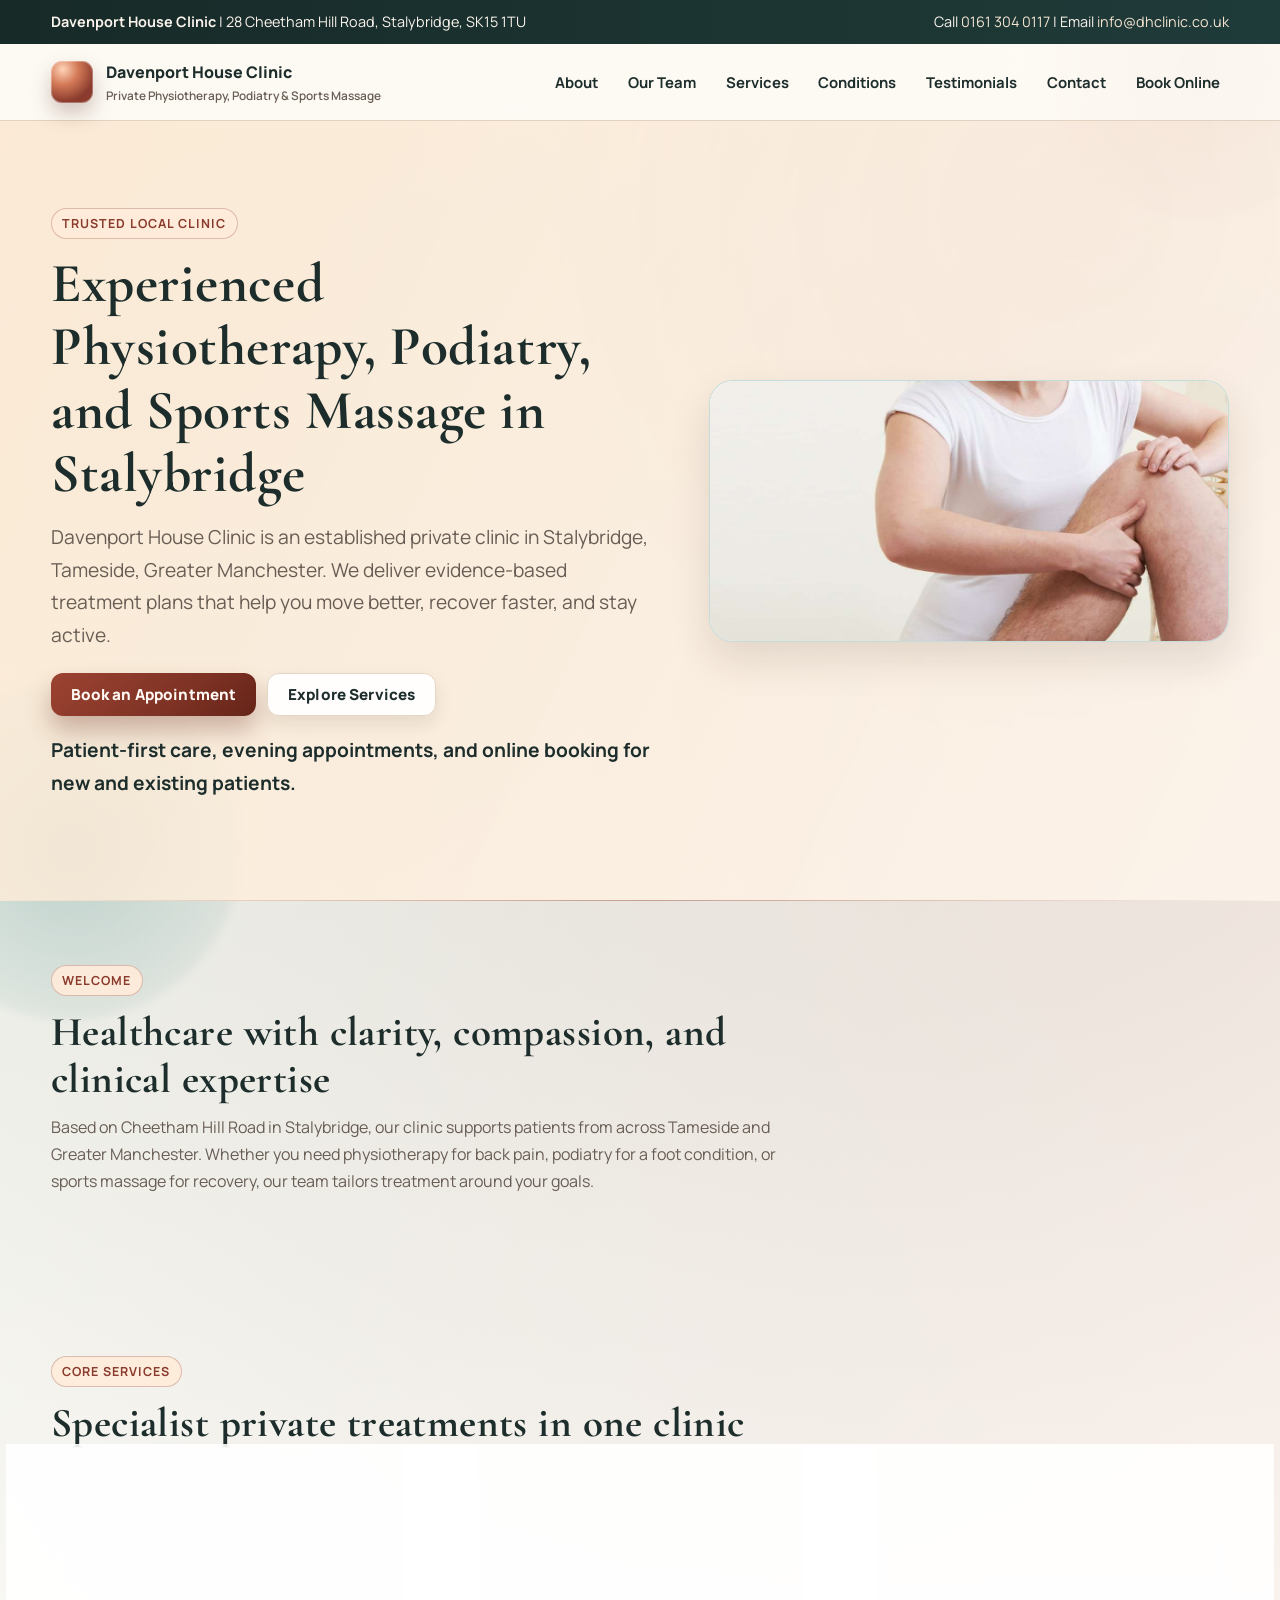
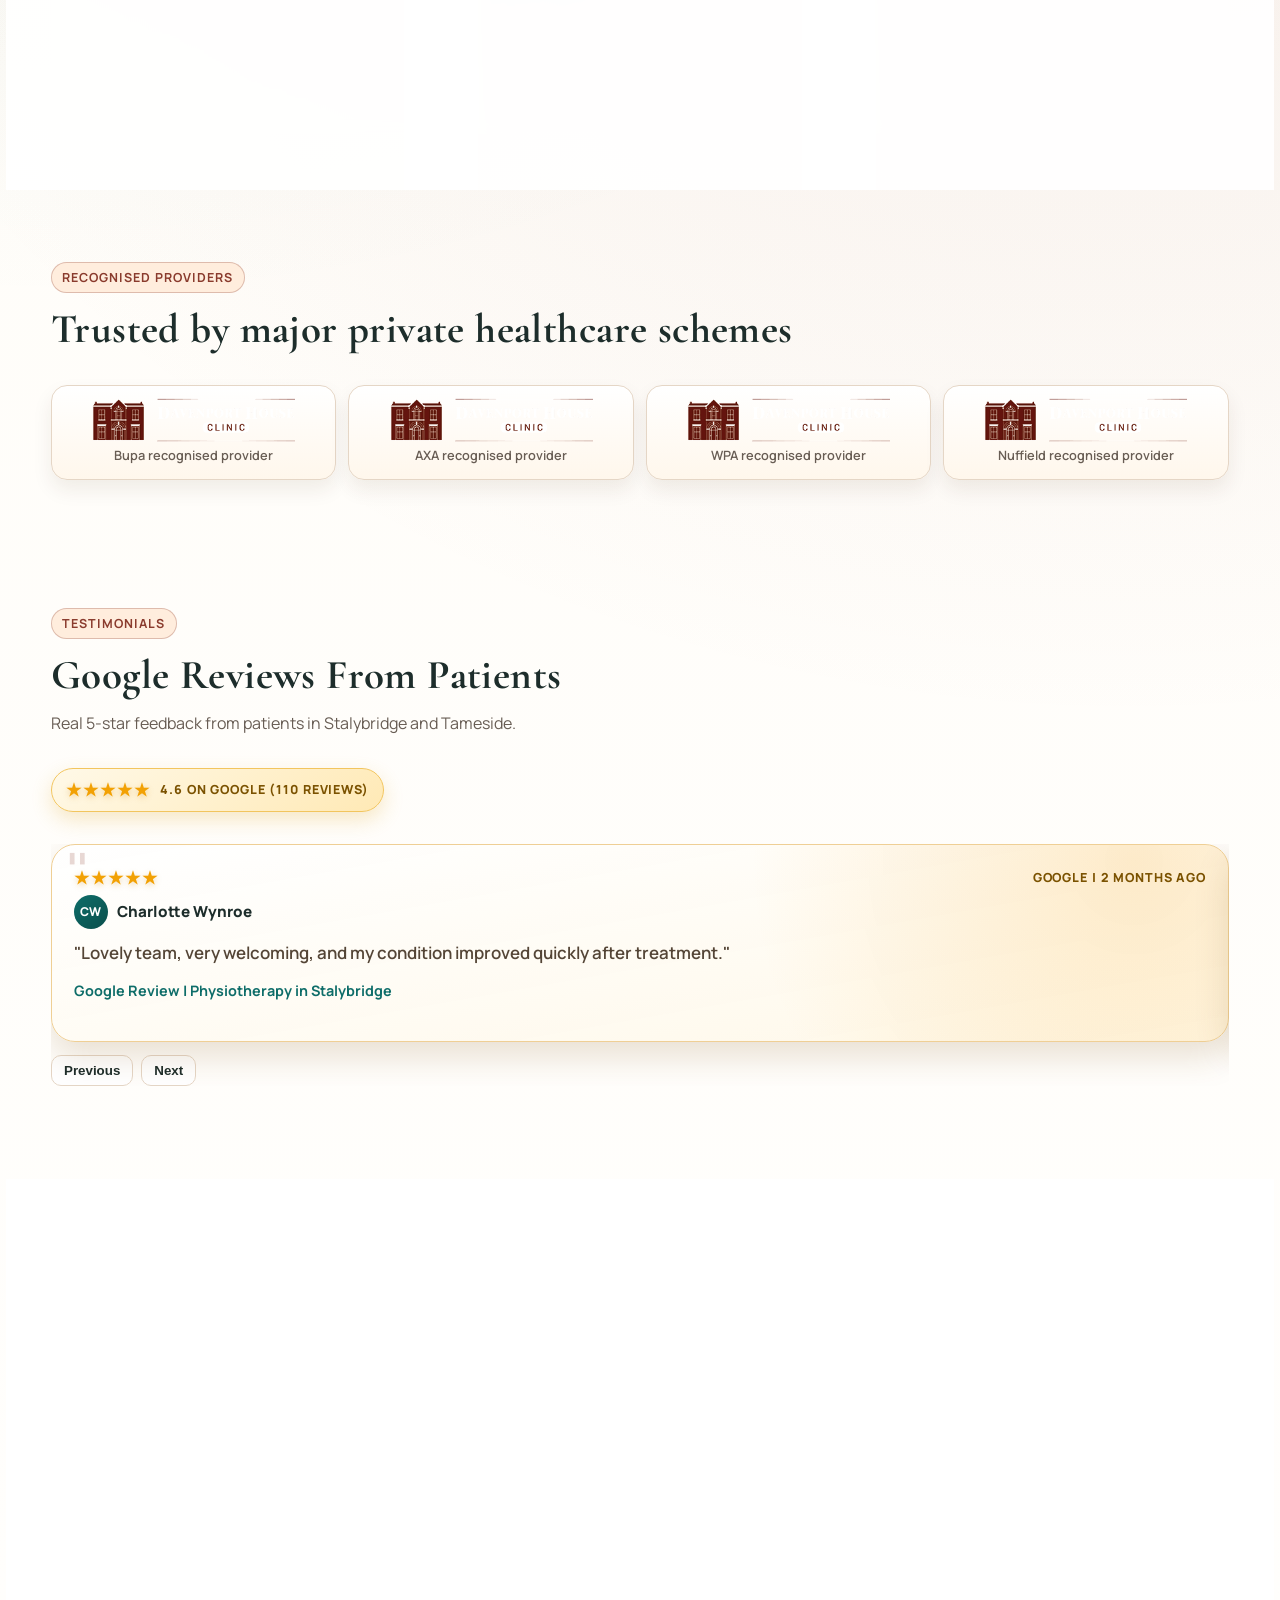
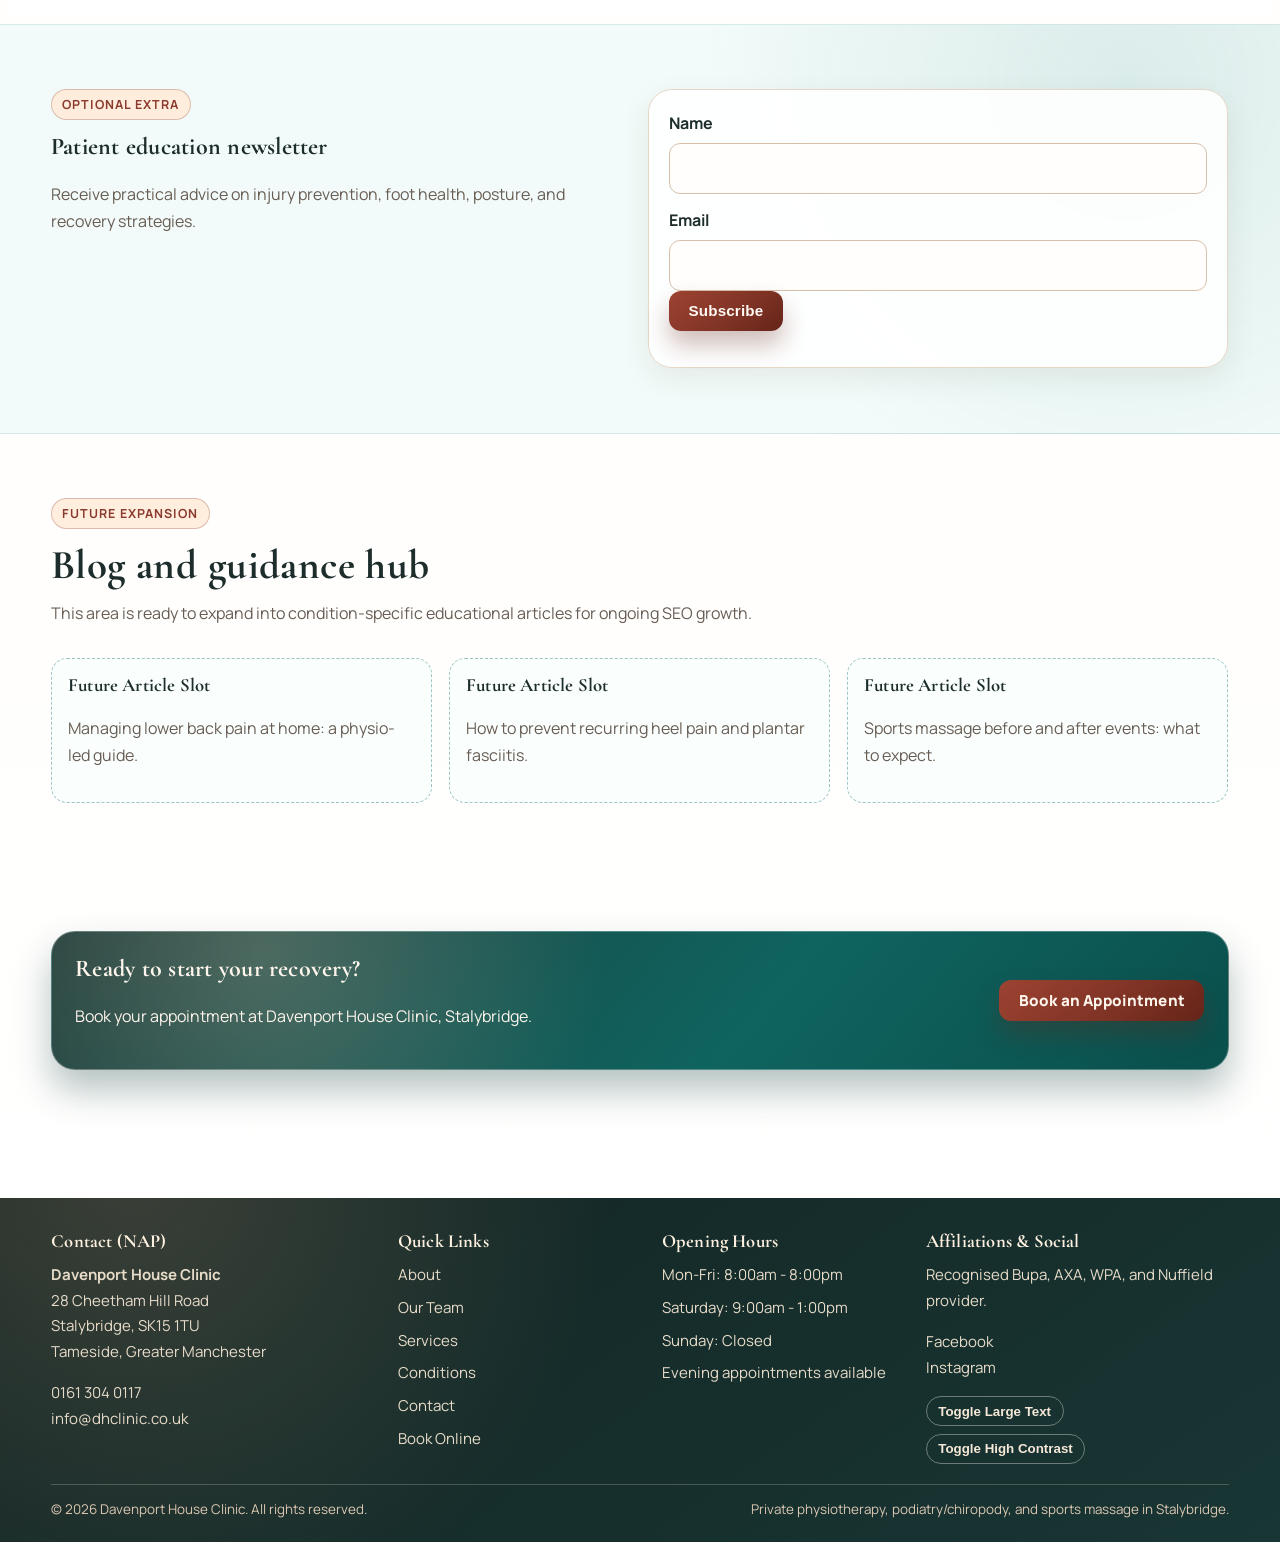
==== index.html @ 59efabc7 "Add files via upload" ====
﻿<!DOCTYPE html>
<html lang="en-GB">
<head>
  <meta charset="UTF-8" />
  <meta name="viewport" content="width=device-width, initial-scale=1.0" />
  <title>Davenport House Clinic | Physiotherapy, Podiatry &amp; Sports Massage in Stalybridge</title>
  <meta name="description" content="Private physiotherapy, podiatry/chiropody, and sports massage in Stalybridge, Tameside. Book online with Davenport House Clinic for trusted, patient-first care." />
  <link rel="canonical" href="https://www.dhclinic.co.uk/" />
  <meta name="robots" content="index,follow" />
  <meta property="og:title" content="Davenport House Clinic | Physiotherapy, Podiatry & Sports Massage in Stalybridge" />
  <meta property="og:description" content="Experienced physiotherapy, podiatry, and sports massage in Stalybridge, Greater Manchester." />
  <meta property="og:type" content="website" />
  <meta property="og:url" content="https://www.dhclinic.co.uk/" />
  <meta property="og:locale" content="en_GB" />
  <meta name="twitter:card" content="summary" />
  <link rel="stylesheet" href="assets/css/styles.css" />
  <script type="application/ld+json">
  {
    "@context": "https://schema.org",
    "@type": "MedicalClinic",
    "name": "Davenport House Clinic",
    "url": "https://www.dhclinic.co.uk/",
    "telephone": "+44 161 304 0117",
    "email": "info@dhclinic.co.uk",
    "address": {
      "@type": "PostalAddress",
      "streetAddress": "28 Cheetham Hill Road",
      "addressLocality": "Stalybridge",
      "addressRegion": "Greater Manchester",
      "postalCode": "SK15 1TU",
      "addressCountry": "GB"
    },
    "areaServed": ["Stalybridge", "Tameside", "Greater Manchester"],
    "medicalSpecialty": ["Physiotherapy", "Podiatry", "Sports Medicine"],
    "sameAs": [
      "https://www.facebook.com/dhclinic",
      "https://www.instagram.com/dhclinic/"
    ]
  }
  </script>
</head>
<body>
  <a class="skip-link" href="#main-content">Skip to main content</a>

  <div class="top-utility">
    <div class="container">
      <div>
        <strong>Davenport House Clinic</strong> | 28 Cheetham Hill Road, Stalybridge, SK15 1TU
      </div>
      <div>
        Call <a href="tel:+441613040117">0161 304 0117</a> | Email <a href="mailto:info@dhclinic.co.uk">info@dhclinic.co.uk</a>
      </div>
    </div>
  </div>

  <header class="site-header">
    <div class="container">
      <a class="brand" href="index.html" aria-label="Davenport House Clinic home">
        <span class="brand-mark" aria-hidden="true"></span>
        <span>
          Davenport House Clinic
          <small>Private Physiotherapy, Podiatry &amp; Sports Massage</small>
        </span>
      </a>
      <button class="nav-toggle" aria-expanded="false" aria-controls="site-nav" aria-label="Toggle navigation menu">Menu</button>
      <nav aria-label="Primary">
        <ul class="nav-menu" id="site-nav">
          <li><a href="about.html">About</a></li>
          <li><a href="team.html">Our Team</a></li>
          <li><a href="services.html">Services</a></li>
          <li><a href="conditions.html">Conditions</a></li>
          <li><a href="index.html#testimonials">Testimonials</a></li>
          <li><a href="contact.html">Contact</a></li>
          <li><a href="book.html">Book Online</a></li>
        </ul>
      </nav>
    </div>
  </header>

  <main id="main-content">
    <section class="hero">
      <div class="container hero-grid">
        <div class="reveal">
          <span class="kicker">Trusted Local Clinic</span>
          <h1>Experienced Physiotherapy, Podiatry, and Sports Massage in Stalybridge</h1>
          <p>
            Davenport House Clinic is an established private clinic in Stalybridge, Tameside, Greater Manchester.
            We deliver evidence-based treatment plans that help you move better, recover faster, and stay active.
          </p>
          <div class="hero-actions">
            <a class="btn btn-primary" href="book.html">Book an Appointment</a>
            <a class="btn btn-secondary" href="services.html">Explore Services</a>
          </div>
          <p class="trust-line">Patient-first care, evening appointments, and online booking for new and existing patients.</p>
        </div>
        <div class="reveal image-placeholder has-image">
          <img src="assets/img/hero-physio.jpg" alt="Davenport House Clinic treatment space in Stalybridge" loading="eager" />
        </div>
      </div>
    </section>

    <section class="section">
      <div class="container">
        <div class="section-header reveal">
          <span class="kicker">Welcome</span>
          <h2>Healthcare with clarity, compassion, and clinical expertise</h2>
          <p>
            Based on Cheetham Hill Road in Stalybridge, our clinic supports patients from across Tameside and Greater Manchester.
            Whether you need physiotherapy for back pain, podiatry for a foot condition, or sports massage for recovery,
            our team tailors treatment around your goals.
          </p>
        </div>
      </div>
    </section>

    <section class="section" id="services-home">
      <div class="container">
        <div class="section-header reveal">
          <span class="kicker">Core Services</span>
          <h2>Specialist private treatments in one clinic</h2>
        </div>
        <div class="grid grid-3">
          <article class="card reveal">
            <div class="icon-circle" aria-hidden="true">PT</div>
            <h3>Physiotherapy</h3>
            <p>Hands-on physiotherapy in Stalybridge for musculoskeletal pain, injury rehabilitation, mobility, and function.</p>
            <a class="service-link" href="services/physiotherapy.html">Learn More</a>
          </article>
          <article class="card reveal">
            <div class="icon-circle" aria-hidden="true">PD</div>
            <h3>Podiatry &amp; Chiropody</h3>
            <p>Podiatry near Stalybridge for routine care, skin and nail conditions, biomechanical concerns, and long-term foot health.</p>
            <a class="service-link" href="services/podiatry.html">Learn More</a>
          </article>
          <article class="card reveal">
            <div class="icon-circle" aria-hidden="true">SM</div>
            <h3>Sports Massage</h3>
            <p>Sports massage in Stalybridge to reduce muscular tension, support recovery, and improve day-to-day comfort.</p>
            <a class="service-link" href="services/sports-massage.html">Learn More</a>
          </article>
        </div>
      </div>
    </section>

    <section class="section">
      <div class="container">
        <div class="section-header reveal">
          <span class="kicker">Recognised Providers</span>
          <h2>Trusted by major private healthcare schemes</h2>
        </div>
        <div class="badges reveal" aria-label="Recognised healthcare provider references">
          <div class="badge"><img src="assets/img/dhclinic-logo-landscape.png" alt="Davenport House Clinic logo" loading="lazy" /><span>Bupa recognised provider</span></div>
          <div class="badge"><img src="assets/img/dhclinic-logo-landscape.png" alt="Davenport House Clinic logo" loading="lazy" /><span>AXA recognised provider</span></div>
          <div class="badge"><img src="assets/img/dhclinic-logo-landscape.png" alt="Davenport House Clinic logo" loading="lazy" /><span>WPA recognised provider</span></div>
          <div class="badge"><img src="assets/img/dhclinic-logo-landscape.png" alt="Davenport House Clinic logo" loading="lazy" /><span>Nuffield recognised provider</span></div>
        </div>
      </div>
    </section>

    <section class="section" id="testimonials" aria-labelledby="testimonial-title">
      <div class="container">
        <div class="section-header reveal">
          <span class="kicker">Testimonials</span>
          <h2 id="testimonial-title">Google Reviews From Patients</h2>
          <p>Real 5-star feedback from patients in Stalybridge and Tameside.</p>
          <div class="review-summary" aria-label="Five star patient rating">
            <span class="review-stars" aria-hidden="true">&#9733;&#9733;&#9733;&#9733;&#9733;</span>
            <span class="review-score">4.6 on Google (110 reviews)</span>
          </div>
        </div>
        <div class="testimonial-carousel reveal" aria-live="polite">
          <div class="testimonial-track">
            <article class="testimonial">
              <div class="review-rating">
                <span class="review-stars" aria-hidden="true">&#9733;&#9733;&#9733;&#9733;&#9733;</span>
                <span class="review-score">Google | 2 months ago</span>
              </div>
              <div class="review-person">
                <span class="review-avatar" aria-hidden="true">CW</span>
                <span class="review-name">Charlotte Wynroe</span>
              </div>
              <blockquote>
                "Lovely team, very welcoming, and my condition improved quickly after treatment."
              </blockquote>
              <p class="review-meta">Google Review | Physiotherapy in Stalybridge</p>
            </article>
            <article class="testimonial">
              <div class="review-rating">
                <span class="review-stars" aria-hidden="true">&#9733;&#9733;&#9733;&#9733;&#9733;</span>
                <span class="review-score">Google | 3 months ago</span>
              </div>
              <div class="review-person">
                <span class="review-avatar" aria-hidden="true">AE</span>
                <span class="review-name">Alex Elliott</span>
              </div>
              <blockquote>
                "After back issues from a car crash, treatment was handled brilliantly and the physio support was excellent from start to finish."
              </blockquote>
              <p class="review-meta">Google Review | Physiotherapy</p>
            </article>
            <article class="testimonial">
              <div class="review-rating">
                <span class="review-stars" aria-hidden="true">&#9733;&#9733;&#9733;&#9733;&#9733;</span>
                <span class="review-score">Google | 4 months ago</span>
              </div>
              <div class="review-person">
                <span class="review-avatar" aria-hidden="true">DN</span>
                <span class="review-name">David Nolan</span>
              </div>
              <blockquote>
                "Simple booking, friendly staff, and physiotherapy that was clear, practical, and effective."
              </blockquote>
              <p class="review-meta">Google Review | Physiotherapy</p>
            </article>
            <article class="testimonial">
              <div class="review-rating">
                <span class="review-stars" aria-hidden="true">&#9733;&#9733;&#9733;&#9733;&#9733;</span>
                <span class="review-score">Google | 2 months ago</span>
              </div>
              <div class="review-person">
                <span class="review-avatar" aria-hidden="true">VM</span>
                <span class="review-name">Viv Morgan</span>
              </div>
              <blockquote>
                "Neck and shoulder pain improved after a short course of sessions, with clear home exercises to keep progress going."
              </blockquote>
              <p class="review-meta">Google Review | Physiotherapy</p>
            </article>
          </div>
          <div class="testimonial-controls" aria-label="Testimonial controls">
            <button type="button" data-carousel="-1">Previous</button>
            <button type="button" data-carousel="1">Next</button>
          </div>
        </div>
      </div>
    </section>

    <section class="section">
      <div class="container grid grid-2">
        <article class="card reveal">
          <h2>Common conditions we treat</h2>
          <ul class="inline-list">
            <li>Back and neck pain</li>
            <li>Sports injuries and tendon pain</li>
            <li>Plantar fasciitis and heel pain</li>
            <li>Ingrown toenails and skin/nail problems</li>
            <li>Joint stiffness and movement restrictions</li>
          </ul>
          <p class="helper">Learn more on our dedicated conditions page.</p>
          <a class="btn btn-secondary" href="conditions.html">View Conditions</a>
        </article>
        <article class="card reveal">
          <h2>Book online in minutes</h2>
          <p>
            Use our secure online booking system to choose your service, clinician, and preferred appointment time,
            including evening availability.
          </p>
          <a class="btn btn-primary" href="https://davenport-house.cliniko.com/bookings?business_id=55327" target="_blank" rel="noopener noreferrer">Go to Online Booking</a>
          <p class="helper">External link to Cliniko booking platform.</p>
        </article>
      </div>
    </section>

    <section class="section newsletter">
      <div class="container grid grid-2">
        <div class="reveal">
          <span class="kicker">Optional Extra</span>
          <h2>Patient education newsletter</h2>
          <p>Receive practical advice on injury prevention, foot health, posture, and recovery strategies.</p>
        </div>
        <form class="form-wrap js-form reveal" data-form-type="newsletter" novalidate>
          <div class="form-grid">
            <div class="form-field full">
              <label for="newsletter-name">Name</label>
              <input id="newsletter-name" name="name" type="text" autocomplete="name" required />
            </div>
            <div class="form-field full">
              <label for="newsletter-email">Email</label>
              <input id="newsletter-email" name="email" type="email" autocomplete="email" required />
            </div>
          </div>
          <button class="btn btn-primary" type="submit">Subscribe</button>
          <p class="form-status" aria-live="polite"></p>
        </form>
      </div>
    </section>

    <section class="section">
      <div class="container">
        <div class="section-header reveal">
          <span class="kicker">Future Expansion</span>
          <h2>Blog and guidance hub</h2>
          <p>This area is ready to expand into condition-specific educational articles for ongoing SEO growth.</p>
        </div>
        <div class="grid grid-3">
          <article class="blog-placeholder reveal">
            <h3>Future Article Slot</h3>
            <p>Managing lower back pain at home: a physio-led guide.</p>
          </article>
          <article class="blog-placeholder reveal">
            <h3>Future Article Slot</h3>
            <p>How to prevent recurring heel pain and plantar fasciitis.</p>
          </article>
          <article class="blog-placeholder reveal">
            <h3>Future Article Slot</h3>
            <p>Sports massage before and after events: what to expect.</p>
          </article>
        </div>
      </div>
    </section>

    <section class="section">
      <div class="container">
        <div class="cta-band reveal">
          <div>
            <h2>Ready to start your recovery?</h2>
            <p>Book your appointment at Davenport House Clinic, Stalybridge.</p>
          </div>
          <a class="btn btn-primary" href="book.html">Book an Appointment</a>
        </div>
      </div>
    </section>
  </main>

  <footer class="footer">
    <div class="container">
      <div class="footer-grid">
        <section>
          <h3>Contact (NAP)</h3>
          <p><strong>Davenport House Clinic</strong><br />28 Cheetham Hill Road<br />Stalybridge, SK15 1TU<br />Tameside, Greater Manchester</p>
          <p><a href="tel:+441613040117">0161 304 0117</a><br /><a href="mailto:info@dhclinic.co.uk">info@dhclinic.co.uk</a></p>
        </section>
        <section>
          <h3>Quick Links</h3>
          <ul>
            <li><a href="about.html">About</a></li>
            <li><a href="team.html">Our Team</a></li>
            <li><a href="services.html">Services</a></li>
            <li><a href="conditions.html">Conditions</a></li>
            <li><a href="contact.html">Contact</a></li>
            <li><a href="book.html">Book Online</a></li>
          </ul>
        </section>
        <section>
          <h3>Opening Hours</h3>
          <ul>
            <li>Mon-Fri: 8:00am - 8:00pm</li>
            <li>Saturday: 9:00am - 1:00pm</li>
            <li>Sunday: Closed</li>
            <li>Evening appointments available</li>
          </ul>
        </section>
        <section>
          <h3>Affiliations &amp; Social</h3>
          <p>Recognised Bupa, AXA, WPA, and Nuffield provider.</p>
          <p><a href="https://www.facebook.com/dhclinic" target="_blank" rel="noopener noreferrer">Facebook</a><br /><a href="https://www.instagram.com/dhclinic/" target="_blank" rel="noopener noreferrer">Instagram</a></p>
          <div class="accessibility-controls" aria-label="Accessibility controls">
            <button id="toggle-font" type="button" aria-pressed="false">Toggle Large Text</button>
            <button id="toggle-contrast" type="button" aria-pressed="false">Toggle High Contrast</button>
          </div>
        </section>
      </div>
      <div class="footer-bottom">
        <span>&copy; <span class="js-year"></span> Davenport House Clinic. All rights reserved.</span>
        <span>Private physiotherapy, podiatry/chiropody, and sports massage in Stalybridge.</span>
      </div>
    </div>
  </footer>

  <script src="assets/js/main.js" defer></script>
</body>
</html>
---- assets/css/styles.css ----
﻿@import url("https://fonts.googleapis.com/css2?family=Manrope:wght@400;500;600;700;800&family=Cormorant+Garamond:wght@600;700&display=swap");

:root {
  --bg: #fffaf3;
  --bg-soft: #f8efe3;
  --surface: rgba(255, 255, 255, 0.9);
  --surface-solid: #ffffff;
  --surface-soft: #fff5e8;
  --text: #302821;
  --text-soft: #685d54;
  --heading: #1d2d2b;
  --primary: #8a3b2d;
  --primary-dark: #672419;
  --accent: #0e6d69;
  --accent-soft: #dff2ef;
  --border: #e5d6c6;
  --border-strong: #d6c0ab;
  --shadow-soft: 0 10px 30px rgba(58, 35, 18, 0.08);
  --shadow-card: 0 18px 40px rgba(52, 32, 15, 0.12);
  --radius-lg: 24px;
  --radius-md: 16px;
  --radius-sm: 12px;
  --max-width: 1180px;
  --section-space: clamp(3rem, 5vw, 5rem);
}

* {
  box-sizing: border-box;
}

html {
  scroll-behavior: smooth;
}

body {
  margin: 0;
  color: var(--text);
  font-family: "Manrope", "Segoe UI", sans-serif;
  line-height: 1.7;
  background:
    radial-gradient(circle at 7% 8%, rgba(18, 125, 120, 0.1), transparent 34%),
    radial-gradient(circle at 88% 16%, rgba(138, 59, 45, 0.12), transparent 38%),
    linear-gradient(180deg, #fff9f1 0%, #fffdf9 36%, #ffffff 100%);
  overflow-x: hidden;
}

body::before,
body::after {
  content: "";
  position: fixed;
  z-index: -2;
  pointer-events: none;
  border-radius: 50%;
  filter: blur(4px);
}

body::before {
  width: 300px;
  height: 300px;
  top: -80px;
  right: -70px;
  background: radial-gradient(circle, rgba(138, 59, 45, 0.22), rgba(138, 59, 45, 0));
}

body::after {
  width: 340px;
  height: 340px;
  left: -100px;
  bottom: -120px;
  background: radial-gradient(circle, rgba(14, 109, 105, 0.2), rgba(14, 109, 105, 0));
}

body.high-contrast {
  --bg: #ffffff;
  --bg-soft: #ffffff;
  --surface: #ffffff;
  --surface-solid: #ffffff;
  --surface-soft: #f4f4f4;
  --text: #151515;
  --text-soft: #232323;
  --heading: #0f0f0f;
  --primary: #5c180f;
  --primary-dark: #3f0d07;
  --accent: #005f5b;
  --accent-soft: #e8f1ef;
  --border: #666666;
  --border-strong: #4a4a4a;
  --shadow-soft: 0 0 0 2px rgba(0, 0, 0, 0.08);
  --shadow-card: 0 0 0 2px rgba(0, 0, 0, 0.12);
}

body.large-text {
  font-size: 1.08rem;
}

img,
svg {
  display: block;
  max-width: 100%;
}

a {
  color: var(--primary);
  text-decoration: none;
}

a:hover,
a:focus-visible {
  color: var(--primary-dark);
}

p {
  margin: 0 0 1rem;
  color: var(--text-soft);
}

h1,
h2,
h3,
h4 {
  margin-top: 0;
  color: var(--heading);
  font-family: "Cormorant Garamond", "Times New Roman", serif;
  line-height: 1.15;
  letter-spacing: 0.01em;
}

ol,
ul {
  margin-top: 0;
  padding-left: 1.2rem;
}

.skip-link {
  position: absolute;
  left: -999px;
  top: -999px;
  z-index: 500;
  padding: 0.55rem 0.9rem;
  border-radius: 10px;
  color: #fff;
  background: var(--heading);
}

.skip-link:focus {
  left: 1rem;
  top: 1rem;
}

.container {
  width: min(var(--max-width), 92vw);
  margin-inline: auto;
}

.section {
  padding: var(--section-space) 0;
}

.section-header {
  max-width: 770px;
  margin-bottom: 2rem;
}

.section-header h2 {
  margin-bottom: 0.65rem;
  font-size: clamp(1.8rem, 3.2vw, 2.6rem);
}

.kicker {
  display: inline-flex;
  align-items: center;
  gap: 0.35rem;
  margin-bottom: 0.8rem;
  padding: 0.25rem 0.65rem;
  border: 1px solid rgba(138, 59, 45, 0.28);
  border-radius: 999px;
  background: rgba(255, 236, 218, 0.9);
  color: var(--primary);
  font-size: 0.78rem;
  font-weight: 700;
  letter-spacing: 0.08em;
  text-transform: uppercase;
}

.top-utility {
  color: #fbf4ec;
  font-size: 0.9rem;
  background: linear-gradient(90deg, #172a28, #1f3b39);
}

.top-utility .container {
  display: flex;
  flex-wrap: wrap;
  justify-content: space-between;
  gap: 0.65rem;
  align-items: center;
  padding: 0.62rem 0;
}

.top-utility a {
  color: #f4e4d0;
}

.site-header {
  position: sticky;
  top: 0;
  z-index: 120;
  backdrop-filter: blur(14px);
  background: rgba(255, 252, 246, 0.88);
  border-bottom: 1px solid rgba(221, 203, 184, 0.85);
}

.site-header .container {
  display: flex;
  align-items: center;
  justify-content: space-between;
  gap: 1rem;
  padding: 0.9rem 0;
}

.brand {
  display: flex;
  align-items: center;
  gap: 0.8rem;
  color: var(--heading);
  font-weight: 800;
}

.brand-mark {
  width: 42px;
  height: 42px;
  border-radius: 11px;
  background:
    radial-gradient(circle at 28% 20%, #ffd4b8 0%, #d47a58 34%, #8a3b2d 72%),
    linear-gradient(140deg, #8a3b2d, #5f2016);
  box-shadow:
    inset 0 0 0 1px rgba(255, 255, 255, 0.3),
    0 10px 20px rgba(87, 36, 24, 0.25);
}

.brand small {
  display: block;
  color: var(--text-soft);
  font-size: 0.74rem;
  font-weight: 600;
}

.nav-toggle {
  display: none;
  border: 1px solid var(--border);
  border-radius: 10px;
  padding: 0.44rem 0.75rem;
  color: var(--heading);
  background: rgba(255, 255, 255, 0.9);
  font-size: 0.86rem;
  font-weight: 700;
  letter-spacing: 0.03em;
  text-transform: uppercase;
  cursor: pointer;
}

.nav-menu {
  display: flex;
  align-items: center;
  list-style: none;
  gap: 0.7rem;
  margin: 0;
  padding: 0;
}

.nav-menu a {
  display: block;
  padding: 0.45rem 0.58rem;
  border-radius: 10px;
  color: var(--heading);
  font-size: 0.93rem;
  font-weight: 700;
}

.nav-menu a[aria-current="page"],
.nav-menu a:hover,
.nav-menu a:focus-visible {
  color: var(--primary-dark);
  background: rgba(138, 59, 45, 0.12);
}

.btn {
  display: inline-flex;
  align-items: center;
  justify-content: center;
  gap: 0.35rem;
  padding: 0.8rem 1.22rem;
  border: none;
  border-radius: 12px;
  cursor: pointer;
  font-size: 0.95rem;
  font-weight: 800;
  letter-spacing: 0.01em;
  line-height: 1;
  transition: transform 0.2s ease, box-shadow 0.2s ease, background 0.2s ease;
}

.btn:focus-visible {
  outline: 3px solid rgba(14, 109, 105, 0.35);
  outline-offset: 2px;
}

.btn-primary {
  color: #fff9f4;
  background: linear-gradient(140deg, #9d4332, #7d3224 62%, #652418);
  box-shadow: 0 14px 24px rgba(101, 36, 24, 0.3);
}

.btn-primary:hover {
  color: #fff9f4;
  transform: translateY(-1px);
}

.btn-secondary {
  color: var(--heading);
  background: rgba(255, 255, 255, 0.92);
  border: 1px solid var(--border);
  box-shadow: 0 8px 18px rgba(58, 35, 18, 0.1);
}

.btn-secondary:hover {
  transform: translateY(-1px);
  border-color: var(--border-strong);
}

.hero {
  position: relative;
  padding: clamp(3.2rem, 7vw, 5.4rem) 0;
  background:
    linear-gradient(115deg, rgba(255, 233, 209, 0.8), rgba(255, 247, 238, 0.78)),
    radial-gradient(circle at 84% 12%, rgba(138, 59, 45, 0.16), transparent 42%);
}

.hero::after {
  content: "";
  position: absolute;
  inset: auto 0 0 0;
  height: 1px;
  background: linear-gradient(90deg, transparent, rgba(138, 59, 45, 0.45), transparent);
}

.hero-grid {
  display: grid;
  grid-template-columns: 1.08fr 0.92fr;
  gap: clamp(1.4rem, 4vw, 3rem);
  align-items: center;
}

.hero h1 {
  margin-bottom: 0.95rem;
  font-size: clamp(2.15rem, 4.6vw, 3.45rem);
}

.hero p {
  font-size: clamp(1.01rem, 2.1vw, 1.2rem);
}

.hero-actions {
  display: flex;
  flex-wrap: wrap;
  gap: 0.72rem;
  margin-top: 1.35rem;
}

.trust-line {
  margin-top: 1.12rem;
  font-weight: 700;
  color: var(--heading);
}

.image-placeholder {
  min-height: 260px;
  padding: 1rem;
  display: grid;
  place-items: center;
  text-align: center;
  color: #2f5f5b;
  font-weight: 700;
  border-radius: var(--radius-lg);
  border: 1px solid rgba(14, 109, 105, 0.24);
  box-shadow: var(--shadow-card);
  background:
    linear-gradient(145deg, rgba(226, 244, 240, 0.93), rgba(244, 252, 250, 0.96)),
    repeating-linear-gradient(
      -35deg,
      rgba(14, 109, 105, 0.06),
      rgba(14, 109, 105, 0.06) 16px,
      rgba(14, 109, 105, 0) 16px,
      rgba(14, 109, 105, 0) 32px
    );
}

.image-placeholder.has-image {
  padding: 0;
  overflow: hidden;
  background: #fff;
  border-style: solid;
}

.image-placeholder.has-image img {
  width: 100%;
  height: 100%;
  min-height: inherit;
  object-fit: cover;
}

.grid {
  display: grid;
  gap: 1.05rem;
}

.grid-3 {
  grid-template-columns: repeat(3, minmax(0, 1fr));
}

.grid-2 {
  grid-template-columns: repeat(2, minmax(0, 1fr));
}

.card {
  height: 100%;
  padding: 1.3rem;
  border: 1px solid var(--border);
  border-radius: var(--radius-lg);
  background: var(--surface);
  backdrop-filter: blur(6px);
  box-shadow: var(--shadow-soft);
  transition: transform 0.25s ease, box-shadow 0.25s ease;
}

.card:hover {
  transform: translateY(-3px);
  box-shadow: var(--shadow-card);
}

.card h3 {
  margin-bottom: 0.62rem;
}

.icon-circle {
  display: grid;
  place-items: center;
  width: 42px;
  height: 42px;
  margin-bottom: 0.85rem;
  border-radius: 50%;
  color: #ffffff;
  font-weight: 800;
  background: linear-gradient(140deg, #0e6d69, #0a504e);
  box-shadow: 0 8px 16px rgba(14, 109, 105, 0.3);
}

.service-link {
  font-weight: 800;
  text-decoration: underline;
  text-underline-offset: 0.2rem;
}

.badges {
  display: grid;
  grid-template-columns: repeat(4, minmax(0, 1fr));
  gap: 0.75rem;
}

.badge {
  border: 1px solid var(--border);
  border-radius: var(--radius-md);
  padding: 0.74rem;
  text-align: center;
  font-weight: 700;
  color: var(--heading);
  background: linear-gradient(180deg, #ffffff, #fff7ec);
  box-shadow: 0 10px 20px rgba(58, 35, 18, 0.08);
}

.badge span {
  display: block;
  margin-top: 0.2rem;
  color: var(--text-soft);
  font-size: 0.8rem;
  font-weight: 600;
}

.badge img {
  width: 100%;
  height: 44px;
  object-fit: contain;
}

.testimonial-carousel {
  position: relative;
  overflow: hidden;
}

.testimonial-track {
  display: flex;
  transition: transform 0.35s ease;
}

.testimonial {
  position: relative;
  min-width: 100%;
  padding: 1.35rem;
  border: 1px solid #efcf95;
  border-radius: var(--radius-lg);
  background:
    radial-gradient(circle at 92% 8%, rgba(245, 158, 11, 0.18), transparent 35%),
    linear-gradient(170deg, rgba(255, 255, 255, 0.98), rgba(255, 248, 232, 0.95));
  box-shadow: 0 14px 34px rgba(125, 82, 21, 0.18);
}

.testimonial::before {
  content: '"';
  position: absolute;
  top: -2px;
  left: 14px;
  color: rgba(138, 59, 45, 0.2);
  font-size: 4rem;
  line-height: 1;
}

.testimonial blockquote {
  margin: 0 0 0.7rem;
  color: #544536;
  font-size: 1.06rem;
  font-weight: 600;
}

.testimonial .review-meta {
  font-size: 0.9rem;
  color: #0e6d69;
  font-weight: 700;
}

.review-summary {
  margin-top: 0.95rem;
  padding: 0.65rem 0.88rem;
  display: inline-flex;
  align-items: center;
  gap: 0.55rem;
  border: 1px solid #f2c55e;
  border-radius: 999px;
  background: linear-gradient(145deg, #fff9e8, #ffe9b5);
  box-shadow: 0 8px 20px rgba(223, 164, 35, 0.24);
}

.review-rating {
  margin-bottom: 0.45rem;
  display: flex;
  align-items: center;
  justify-content: space-between;
  gap: 0.55rem;
}

.review-stars {
  color: #f2a104;
  letter-spacing: 0.12em;
  font-size: 1.08rem;
  font-weight: 800;
  line-height: 1;
  text-shadow: 0 2px 6px rgba(204, 133, 9, 0.3);
}

.review-score {
  color: #7b5200;
  font-size: 0.78rem;
  font-weight: 800;
  text-transform: uppercase;
  letter-spacing: 0.07em;
}

.review-person {
  margin-bottom: 0.62rem;
  display: flex;
  align-items: center;
  gap: 0.58rem;
}

.review-avatar {
  width: 34px;
  height: 34px;
  border-radius: 50%;
  display: grid;
  place-items: center;
  font-size: 0.76rem;
  font-weight: 800;
  color: #fff;
  background: linear-gradient(140deg, #0e6d69, #0a4f4c);
}

.review-name {
  font-size: 0.95rem;
  font-weight: 800;
  color: var(--heading);
}

.testimonial-controls {
  display: flex;
  gap: 0.5rem;
  margin-top: 0.8rem;
}

.testimonial-controls button {
  border: 1px solid var(--border);
  border-radius: 10px;
  padding: 0.45rem 0.75rem;
  color: var(--heading);
  font-weight: 700;
  background: #fff;
  cursor: pointer;
}

.notice {
  padding: 0.95rem 1rem;
  border-left: 4px solid var(--primary);
  border-radius: 0 var(--radius-sm) var(--radius-sm) 0;
  background: #fff6eb;
}

.inline-list {
  list-style: none;
  margin: 0;
  padding: 0;
}

.inline-list li {
  position: relative;
  margin-bottom: 0.45rem;
  padding-left: 1rem;
}

.inline-list li::before {
  content: "";
  position: absolute;
  left: 0;
  top: 0.75em;
  width: 0.35rem;
  height: 0.35rem;
  border-radius: 50%;
  background: var(--accent);
}

.inline-list li:last-child {
  margin-bottom: 0;
}

.info-stack {
  display: grid;
  gap: 1rem;
}

.form-wrap {
  padding: 1.25rem;
  border: 1px solid var(--border);
  border-radius: var(--radius-lg);
  background: var(--surface);
  box-shadow: var(--shadow-soft);
}

.form-grid {
  display: grid;
  grid-template-columns: 1fr 1fr;
  gap: 0.82rem;
}

.form-field {
  display: flex;
  flex-direction: column;
  gap: 0.35rem;
}

.form-field.full {
  grid-column: 1 / -1;
}

label {
  color: var(--heading);
  font-weight: 700;
}

input,
textarea,
select {
  border: 1px solid var(--border-strong);
  border-radius: 11px;
  padding: 0.68rem 0.73rem;
  color: var(--text);
  font: inherit;
  background: #fffefc;
}

textarea {
  min-height: 130px;
  resize: vertical;
}

input:focus-visible,
textarea:focus-visible,
select:focus-visible {
  outline: 3px solid rgba(14, 109, 105, 0.26);
  outline-offset: 1px;
  border-color: var(--accent);
}

.helper {
  margin-top: 0.5rem;
  color: var(--text-soft);
  font-size: 0.88rem;
}

.form-hp {
  position: absolute;
  left: -9999px;
  opacity: 0;
}

.inquiry-feedback {
  margin-bottom: 0.8rem;
  font-size: 0.94rem;
  font-weight: 700;
}

.inquiry-feedback.success {
  color: #065f46;
}

.inquiry-feedback.error {
  color: #9f1239;
}

.form-status {
  margin-top: 0.75rem;
  font-size: 0.95rem;
  font-weight: 700;
}

.form-status.error {
  color: #9f1239;
}

.form-status.success {
  color: #065f46;
}

.page-hero {
  padding: 2.6rem 0;
  border-bottom: 1px solid var(--border);
  background:
    radial-gradient(circle at 92% 14%, rgba(138, 59, 45, 0.14), transparent 38%),
    linear-gradient(125deg, #fff3e5, #fff9f2);
}

.page-hero h1 {
  margin-bottom: 0.6rem;
  font-size: clamp(2rem, 3.2vw, 3rem);
}

.page-hero p {
  max-width: 820px;
}

.crumbs {
  margin-bottom: 0.8rem;
  color: var(--text-soft);
  font-size: 0.92rem;
}

.crumbs a {
  color: var(--text-soft);
}

.team-card .image-placeholder {
  min-height: 180px;
  margin-bottom: 1rem;
}

.team-meta {
  display: flex;
  flex-wrap: wrap;
  gap: 0.45rem;
  margin: 0.75rem 0;
}

.tag {
  padding: 0.22rem 0.58rem;
  border-radius: 999px;
  color: #054a47;
  background: var(--accent-soft);
  font-size: 0.78rem;
  font-weight: 700;
}

.condition-card h3 {
  margin-bottom: 0.5rem;
  font-size: 1.08rem;
}

.cta-band {
  position: relative;
  display: flex;
  flex-wrap: wrap;
  justify-content: space-between;
  gap: 1rem;
  align-items: center;
  padding: 1.45rem;
  border: 1px solid rgba(255, 255, 255, 0.28);
  border-radius: var(--radius-lg);
  color: #fef5ec;
  background:
    radial-gradient(circle at 18% 14%, rgba(255, 226, 194, 0.22), transparent 35%),
    linear-gradient(130deg, #1f3c39, #0f6460 60%, #0a4f4c);
  box-shadow: 0 20px 36px rgba(8, 52, 49, 0.3);
}

.cta-band h2,
.cta-band p,
.cta-band a {
  color: #fef5ec;
}

.cta-band .btn-secondary {
  background: rgba(255, 255, 255, 0.12);
  border-color: rgba(255, 255, 255, 0.4);
  color: #fef5ec;
}

.footer {
  margin-top: var(--section-space);
  color: #f4e8db;
  background:
    radial-gradient(circle at 10% -8%, rgba(255, 195, 154, 0.17), transparent 40%),
    linear-gradient(145deg, #132422, #183634);
}

.footer .container {
  padding: 2.05rem 0 1.35rem;
}

.footer-grid {
  display: grid;
  grid-template-columns: 1.2fr 0.9fr 0.9fr 1.1fr;
  gap: 1rem;
}

.footer h3 {
  margin-bottom: 0.62rem;
  color: #fff1e0;
  font-size: 1.16rem;
}

.footer p,
.footer li,
.footer a {
  color: #e7dbc9;
  font-size: 0.94rem;
}

.footer ul {
  margin: 0;
  padding: 0;
  list-style: none;
}

.footer li {
  margin-bottom: 0.45rem;
}

.footer-bottom {
  display: flex;
  flex-wrap: wrap;
  justify-content: space-between;
  gap: 0.6rem;
  margin-top: 1.25rem;
  padding-top: 0.8rem;
  border-top: 1px solid rgba(255, 255, 255, 0.2);
  color: #dbc7b2;
  font-size: 0.84rem;
}

.accessibility-controls {
  display: flex;
  flex-wrap: wrap;
  gap: 0.5rem;
  margin-top: 0.8rem;
}

.accessibility-controls button {
  border: 1px solid rgba(255, 255, 255, 0.36);
  border-radius: 999px;
  padding: 0.4rem 0.72rem;
  color: #f6e8d7;
  font-weight: 700;
  background: transparent;
  cursor: pointer;
}

.newsletter {
  border-top: 1px solid rgba(14, 109, 105, 0.12);
  border-bottom: 1px solid rgba(14, 109, 105, 0.12);
  background:
    radial-gradient(circle at 88% 14%, rgba(14, 109, 105, 0.1), transparent 36%),
    #f2fbf9;
}

.blog-placeholder {
  border: 1px dashed rgba(14, 109, 105, 0.4);
  border-radius: var(--radius-md);
  padding: 1rem;
  background: rgba(250, 255, 254, 0.88);
}

.static-map {
  overflow: hidden;
  border: 1px solid var(--border);
  border-radius: var(--radius-lg);
  background: #fff;
  box-shadow: var(--shadow-soft);
}

.route-list {
  display: grid;
  gap: 0.8rem;
}

.route-list article {
  padding: 0.85rem;
  border: 1px solid var(--border);
  border-radius: var(--radius-md);
  background: #fff;
}

.callout-list {
  display: grid;
  gap: 0.75rem;
}

.callout-item {
  padding: 0.78rem;
  border: 1px solid var(--border);
  border-radius: var(--radius-md);
  background: #fff;
}

.faq {
  display: grid;
  gap: 0.8rem;
}

.faq details {
  padding: 0.7rem 0.8rem;
  border: 1px solid var(--border);
  border-radius: var(--radius-sm);
  background: #fff;
}

.faq summary {
  color: var(--heading);
  font-weight: 700;
  cursor: pointer;
}

.reveal {
  opacity: 0;
  transform: translateY(15px) scale(0.99);
  animation: revealUp 0.55s ease forwards;
}

@keyframes revealUp {
  to {
    opacity: 1;
    transform: translateY(0) scale(1);
  }
}

@media (prefers-reduced-motion: reduce) {
  * {
    animation: none !important;
    transition: none !important;
    scroll-behavior: auto !important;
  }
}

@media (max-width: 1050px) {
  .grid-3 {
    grid-template-columns: repeat(2, minmax(0, 1fr));
  }

  .hero-grid {
    grid-template-columns: 1fr;
  }

  .footer-grid {
    grid-template-columns: repeat(2, minmax(0, 1fr));
  }
}

@media (max-width: 900px) {
  .nav-toggle {
    display: inline-flex;
  }

  .nav-menu {
    position: absolute;
    right: 4vw;
    top: 68px;
    width: min(320px, 92vw);
    flex-direction: column;
    align-items: stretch;
    gap: 0.2rem;
    padding: 0.5rem;
    border: 1px solid var(--border);
    border-radius: var(--radius-md);
    background: rgba(255, 255, 255, 0.95);
    box-shadow: var(--shadow-card);
    opacity: 0;
    visibility: hidden;
    pointer-events: none;
    transform: translateY(-5px) scale(0.98);
    transform-origin: top right;
    transition: opacity 0.2s ease, transform 0.2s ease, visibility 0.2s ease;
  }

  .nav-menu.open {
    opacity: 1;
    visibility: visible;
    pointer-events: auto;
    transform: translateY(0) scale(1);
  }

  .nav-menu a {
    padding: 0.68rem 0.72rem;
  }

  .badges {
    grid-template-columns: repeat(2, minmax(0, 1fr));
  }

  .form-grid,
  .grid-2,
  .grid-3 {
    grid-template-columns: 1fr;
  }
}

@media (max-width: 620px) {
  .top-utility .container {
    flex-direction: column;
    align-items: flex-start;
  }

  .section {
    padding: 2.6rem 0;
  }

  .footer-grid {
    grid-template-columns: 1fr;
  }

  .btn {
    width: 100%;
  }

  .hero-actions {
    width: 100%;
  }

  .image-placeholder {
    min-height: 210px;
  }
}
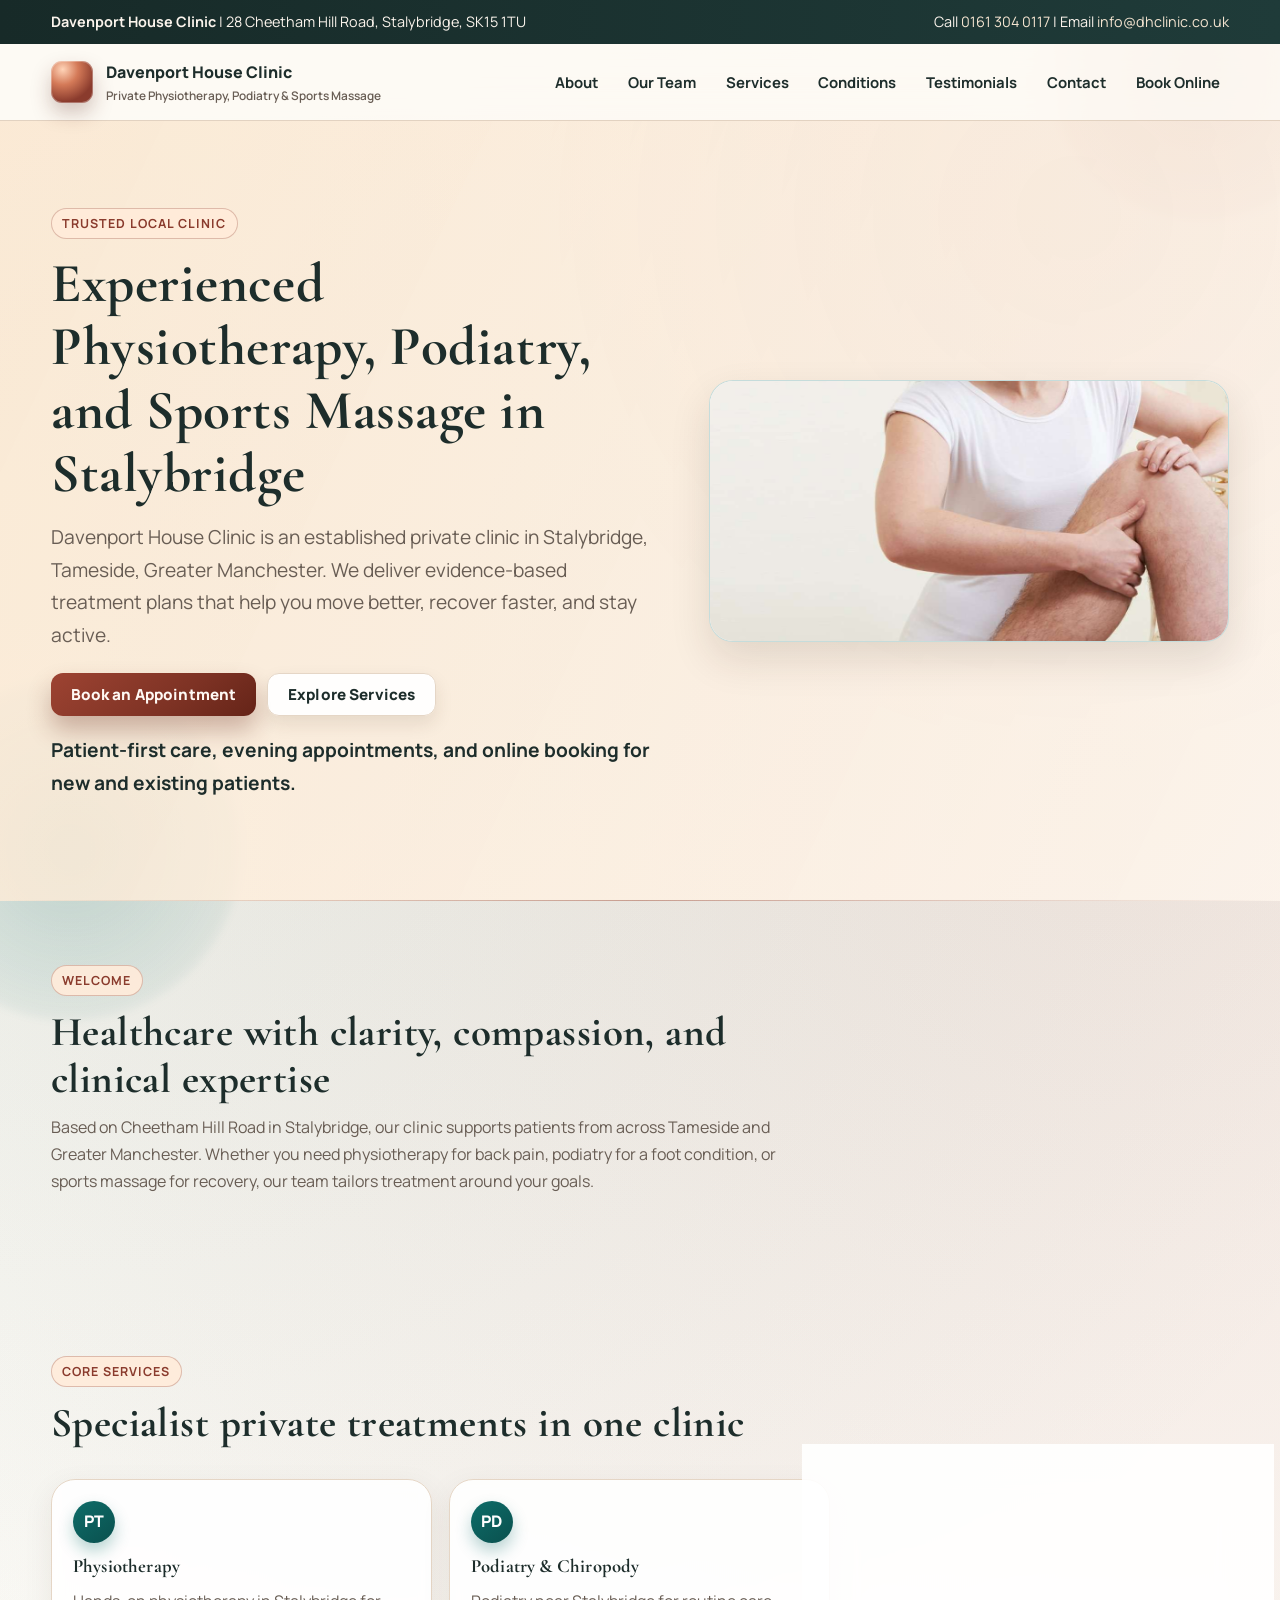
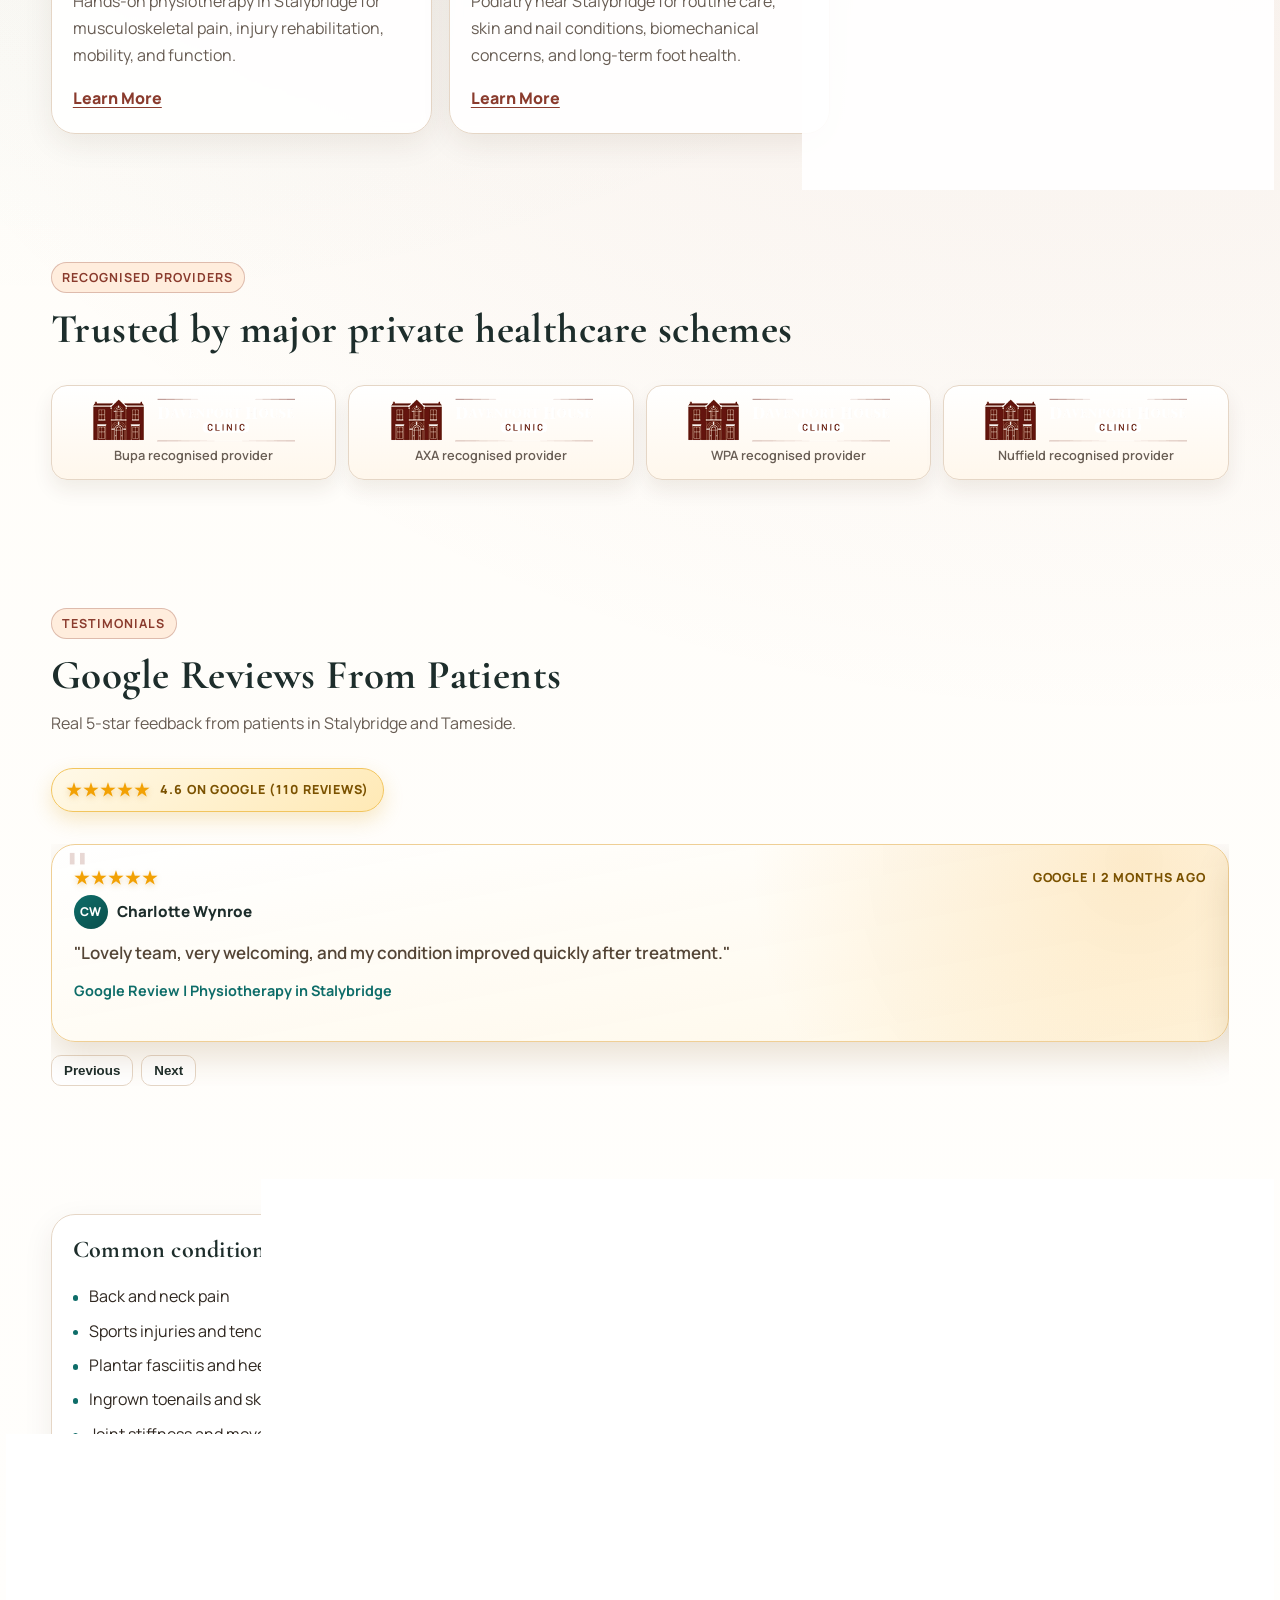
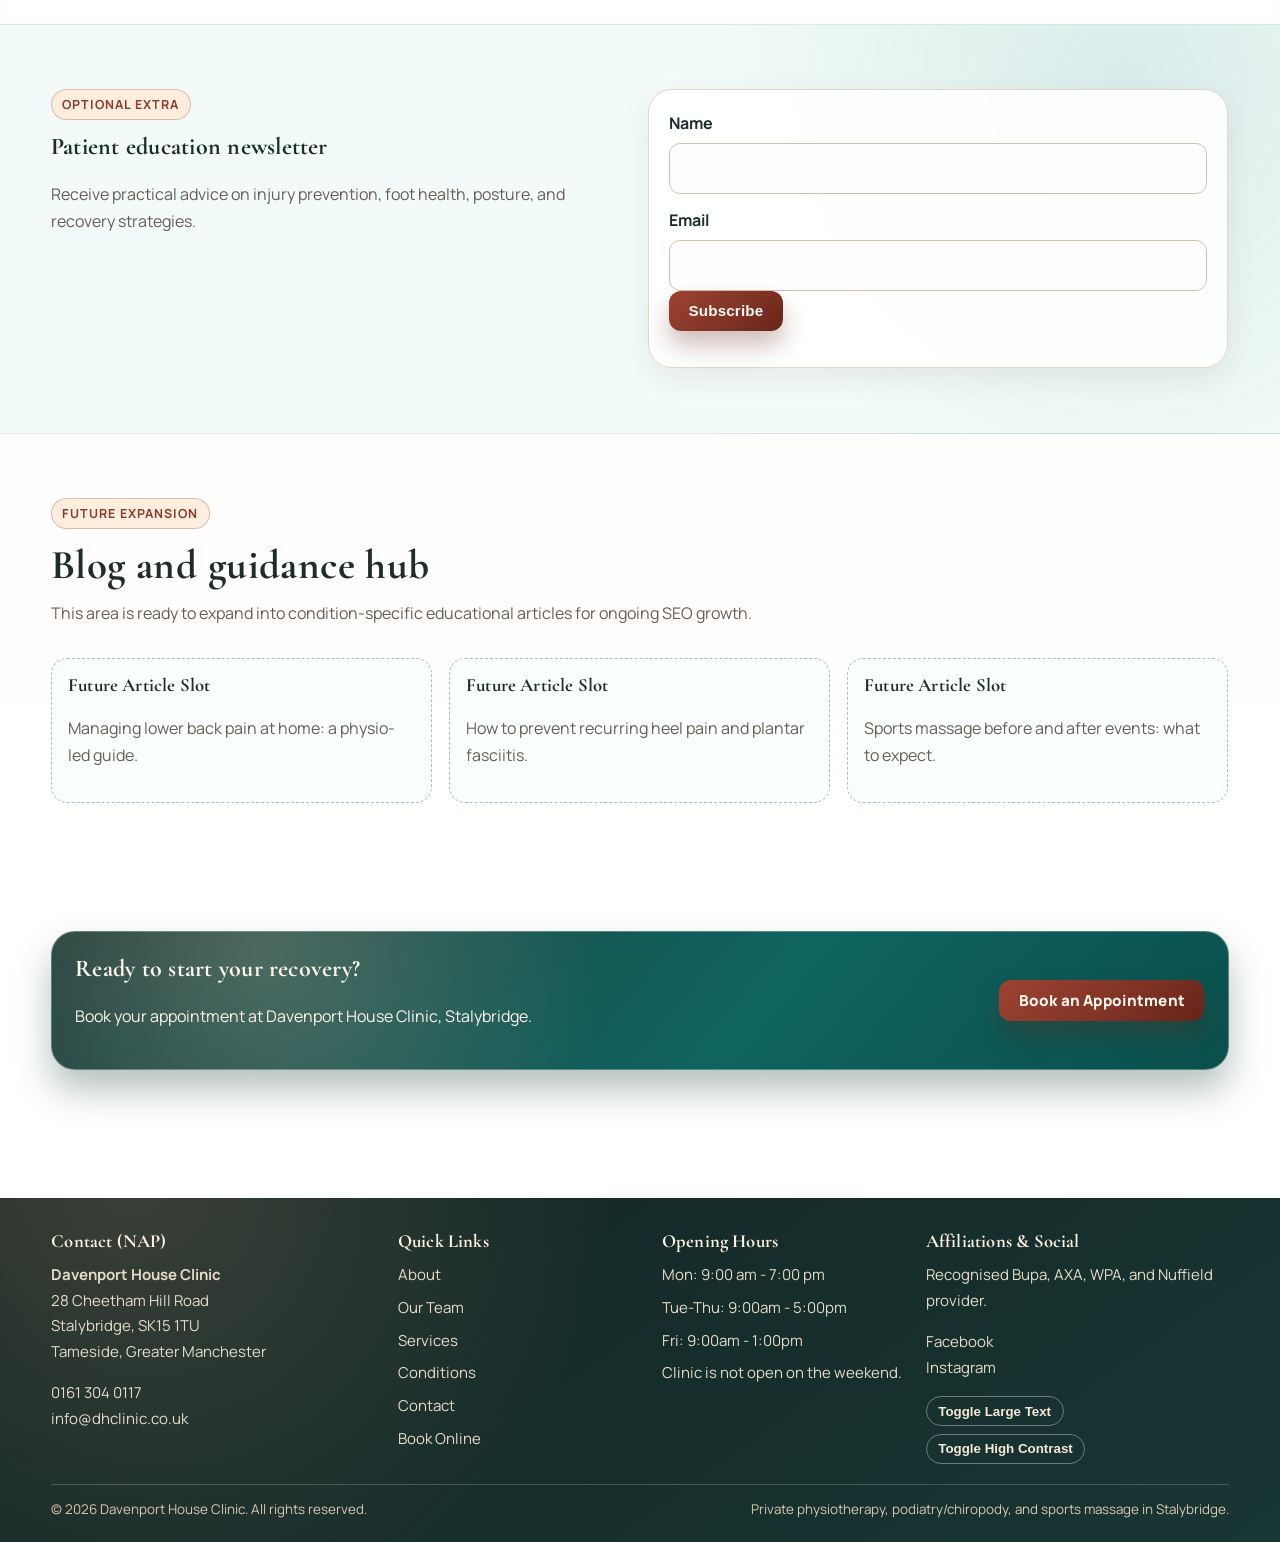
==== commit 6faf4447: "Update opening hours in index.html" ====
--- a/index.html
+++ b/index.html
@@ -1,373 +1,374 @@
-﻿<!DOCTYPE html>
-<html lang="en-GB">
-<head>
-  <meta charset="UTF-8" />
-  <meta name="viewport" content="width=device-width, initial-scale=1.0" />
-  <title>Davenport House Clinic | Physiotherapy, Podiatry &amp; Sports Massage in Stalybridge</title>
-  <meta name="description" content="Private physiotherapy, podiatry/chiropody, and sports massage in Stalybridge, Tameside. Book online with Davenport House Clinic for trusted, patient-first care." />
-  <link rel="canonical" href="https://www.dhclinic.co.uk/" />
-  <meta name="robots" content="index,follow" />
-  <meta property="og:title" content="Davenport House Clinic | Physiotherapy, Podiatry & Sports Massage in Stalybridge" />
-  <meta property="og:description" content="Experienced physiotherapy, podiatry, and sports massage in Stalybridge, Greater Manchester." />
-  <meta property="og:type" content="website" />
-  <meta property="og:url" content="https://www.dhclinic.co.uk/" />
-  <meta property="og:locale" content="en_GB" />
-  <meta name="twitter:card" content="summary" />
-  <link rel="stylesheet" href="assets/css/styles.css" />
-  <script type="application/ld+json">
-  {
-    "@context": "https://schema.org",
-    "@type": "MedicalClinic",
-    "name": "Davenport House Clinic",
-    "url": "https://www.dhclinic.co.uk/",
-    "telephone": "+44 161 304 0117",
-    "email": "info@dhclinic.co.uk",
-    "address": {
-      "@type": "PostalAddress",
-      "streetAddress": "28 Cheetham Hill Road",
-      "addressLocality": "Stalybridge",
-      "addressRegion": "Greater Manchester",
-      "postalCode": "SK15 1TU",
-      "addressCountry": "GB"
-    },
-    "areaServed": ["Stalybridge", "Tameside", "Greater Manchester"],
-    "medicalSpecialty": ["Physiotherapy", "Podiatry", "Sports Medicine"],
-    "sameAs": [
-      "https://www.facebook.com/dhclinic",
-      "https://www.instagram.com/dhclinic/"
-    ]
-  }
-  </script>
-</head>
-<body>
-  <a class="skip-link" href="#main-content">Skip to main content</a>
-
-  <div class="top-utility">
-    <div class="container">
-      <div>
-        <strong>Davenport House Clinic</strong> | 28 Cheetham Hill Road, Stalybridge, SK15 1TU
-      </div>
-      <div>
-        Call <a href="tel:+441613040117">0161 304 0117</a> | Email <a href="mailto:info@dhclinic.co.uk">info@dhclinic.co.uk</a>
-      </div>
-    </div>
-  </div>
-
-  <header class="site-header">
-    <div class="container">
-      <a class="brand" href="index.html" aria-label="Davenport House Clinic home">
-        <span class="brand-mark" aria-hidden="true"></span>
-        <span>
-          Davenport House Clinic
-          <small>Private Physiotherapy, Podiatry &amp; Sports Massage</small>
-        </span>
-      </a>
-      <button class="nav-toggle" aria-expanded="false" aria-controls="site-nav" aria-label="Toggle navigation menu">Menu</button>
-      <nav aria-label="Primary">
-        <ul class="nav-menu" id="site-nav">
-          <li><a href="about.html">About</a></li>
-          <li><a href="team.html">Our Team</a></li>
-          <li><a href="services.html">Services</a></li>
-          <li><a href="conditions.html">Conditions</a></li>
-          <li><a href="index.html#testimonials">Testimonials</a></li>
-          <li><a href="contact.html">Contact</a></li>
-          <li><a href="book.html">Book Online</a></li>
-        </ul>
-      </nav>
-    </div>
-  </header>
-
-  <main id="main-content">
-    <section class="hero">
-      <div class="container hero-grid">
-        <div class="reveal">
-          <span class="kicker">Trusted Local Clinic</span>
-          <h1>Experienced Physiotherapy, Podiatry, and Sports Massage in Stalybridge</h1>
-          <p>
-            Davenport House Clinic is an established private clinic in Stalybridge, Tameside, Greater Manchester.
-            We deliver evidence-based treatment plans that help you move better, recover faster, and stay active.
-          </p>
-          <div class="hero-actions">
-            <a class="btn btn-primary" href="book.html">Book an Appointment</a>
-            <a class="btn btn-secondary" href="services.html">Explore Services</a>
-          </div>
-          <p class="trust-line">Patient-first care, evening appointments, and online booking for new and existing patients.</p>
-        </div>
-        <div class="reveal image-placeholder has-image">
-          <img src="assets/img/hero-physio.jpg" alt="Davenport House Clinic treatment space in Stalybridge" loading="eager" />
-        </div>
-      </div>
-    </section>
-
-    <section class="section">
-      <div class="container">
-        <div class="section-header reveal">
-          <span class="kicker">Welcome</span>
-          <h2>Healthcare with clarity, compassion, and clinical expertise</h2>
-          <p>
-            Based on Cheetham Hill Road in Stalybridge, our clinic supports patients from across Tameside and Greater Manchester.
-            Whether you need physiotherapy for back pain, podiatry for a foot condition, or sports massage for recovery,
-            our team tailors treatment around your goals.
-          </p>
-        </div>
-      </div>
-    </section>
-
-    <section class="section" id="services-home">
-      <div class="container">
-        <div class="section-header reveal">
-          <span class="kicker">Core Services</span>
-          <h2>Specialist private treatments in one clinic</h2>
-        </div>
-        <div class="grid grid-3">
-          <article class="card reveal">
-            <div class="icon-circle" aria-hidden="true">PT</div>
-            <h3>Physiotherapy</h3>
-            <p>Hands-on physiotherapy in Stalybridge for musculoskeletal pain, injury rehabilitation, mobility, and function.</p>
-            <a class="service-link" href="services/physiotherapy.html">Learn More</a>
-          </article>
-          <article class="card reveal">
-            <div class="icon-circle" aria-hidden="true">PD</div>
-            <h3>Podiatry &amp; Chiropody</h3>
-            <p>Podiatry near Stalybridge for routine care, skin and nail conditions, biomechanical concerns, and long-term foot health.</p>
-            <a class="service-link" href="services/podiatry.html">Learn More</a>
-          </article>
-          <article class="card reveal">
-            <div class="icon-circle" aria-hidden="true">SM</div>
-            <h3>Sports Massage</h3>
-            <p>Sports massage in Stalybridge to reduce muscular tension, support recovery, and improve day-to-day comfort.</p>
-            <a class="service-link" href="services/sports-massage.html">Learn More</a>
-          </article>
-        </div>
-      </div>
-    </section>
-
-    <section class="section">
-      <div class="container">
-        <div class="section-header reveal">
-          <span class="kicker">Recognised Providers</span>
-          <h2>Trusted by major private healthcare schemes</h2>
-        </div>
-        <div class="badges reveal" aria-label="Recognised healthcare provider references">
-          <div class="badge"><img src="assets/img/dhclinic-logo-landscape.png" alt="Davenport House Clinic logo" loading="lazy" /><span>Bupa recognised provider</span></div>
-          <div class="badge"><img src="assets/img/dhclinic-logo-landscape.png" alt="Davenport House Clinic logo" loading="lazy" /><span>AXA recognised provider</span></div>
-          <div class="badge"><img src="assets/img/dhclinic-logo-landscape.png" alt="Davenport House Clinic logo" loading="lazy" /><span>WPA recognised provider</span></div>
-          <div class="badge"><img src="assets/img/dhclinic-logo-landscape.png" alt="Davenport House Clinic logo" loading="lazy" /><span>Nuffield recognised provider</span></div>
-        </div>
-      </div>
-    </section>
-
-    <section class="section" id="testimonials" aria-labelledby="testimonial-title">
-      <div class="container">
-        <div class="section-header reveal">
-          <span class="kicker">Testimonials</span>
-          <h2 id="testimonial-title">Google Reviews From Patients</h2>
-          <p>Real 5-star feedback from patients in Stalybridge and Tameside.</p>
-          <div class="review-summary" aria-label="Five star patient rating">
-            <span class="review-stars" aria-hidden="true">&#9733;&#9733;&#9733;&#9733;&#9733;</span>
-            <span class="review-score">4.6 on Google (110 reviews)</span>
-          </div>
-        </div>
-        <div class="testimonial-carousel reveal" aria-live="polite">
-          <div class="testimonial-track">
-            <article class="testimonial">
-              <div class="review-rating">
-                <span class="review-stars" aria-hidden="true">&#9733;&#9733;&#9733;&#9733;&#9733;</span>
-                <span class="review-score">Google | 2 months ago</span>
-              </div>
-              <div class="review-person">
-                <span class="review-avatar" aria-hidden="true">CW</span>
-                <span class="review-name">Charlotte Wynroe</span>
-              </div>
-              <blockquote>
-                "Lovely team, very welcoming, and my condition improved quickly after treatment."
-              </blockquote>
-              <p class="review-meta">Google Review | Physiotherapy in Stalybridge</p>
-            </article>
-            <article class="testimonial">
-              <div class="review-rating">
-                <span class="review-stars" aria-hidden="true">&#9733;&#9733;&#9733;&#9733;&#9733;</span>
-                <span class="review-score">Google | 3 months ago</span>
-              </div>
-              <div class="review-person">
-                <span class="review-avatar" aria-hidden="true">AE</span>
-                <span class="review-name">Alex Elliott</span>
-              </div>
-              <blockquote>
-                "After back issues from a car crash, treatment was handled brilliantly and the physio support was excellent from start to finish."
-              </blockquote>
-              <p class="review-meta">Google Review | Physiotherapy</p>
-            </article>
-            <article class="testimonial">
-              <div class="review-rating">
-                <span class="review-stars" aria-hidden="true">&#9733;&#9733;&#9733;&#9733;&#9733;</span>
-                <span class="review-score">Google | 4 months ago</span>
-              </div>
-              <div class="review-person">
-                <span class="review-avatar" aria-hidden="true">DN</span>
-                <span class="review-name">David Nolan</span>
-              </div>
-              <blockquote>
-                "Simple booking, friendly staff, and physiotherapy that was clear, practical, and effective."
-              </blockquote>
-              <p class="review-meta">Google Review | Physiotherapy</p>
-            </article>
-            <article class="testimonial">
-              <div class="review-rating">
-                <span class="review-stars" aria-hidden="true">&#9733;&#9733;&#9733;&#9733;&#9733;</span>
-                <span class="review-score">Google | 2 months ago</span>
-              </div>
-              <div class="review-person">
-                <span class="review-avatar" aria-hidden="true">VM</span>
-                <span class="review-name">Viv Morgan</span>
-              </div>
-              <blockquote>
-                "Neck and shoulder pain improved after a short course of sessions, with clear home exercises to keep progress going."
-              </blockquote>
-              <p class="review-meta">Google Review | Physiotherapy</p>
-            </article>
-          </div>
-          <div class="testimonial-controls" aria-label="Testimonial controls">
-            <button type="button" data-carousel="-1">Previous</button>
-            <button type="button" data-carousel="1">Next</button>
-          </div>
-        </div>
-      </div>
-    </section>
-
-    <section class="section">
-      <div class="container grid grid-2">
-        <article class="card reveal">
-          <h2>Common conditions we treat</h2>
-          <ul class="inline-list">
-            <li>Back and neck pain</li>
-            <li>Sports injuries and tendon pain</li>
-            <li>Plantar fasciitis and heel pain</li>
-            <li>Ingrown toenails and skin/nail problems</li>
-            <li>Joint stiffness and movement restrictions</li>
-          </ul>
-          <p class="helper">Learn more on our dedicated conditions page.</p>
-          <a class="btn btn-secondary" href="conditions.html">View Conditions</a>
-        </article>
-        <article class="card reveal">
-          <h2>Book online in minutes</h2>
-          <p>
-            Use our secure online booking system to choose your service, clinician, and preferred appointment time,
-            including evening availability.
-          </p>
-          <a class="btn btn-primary" href="https://davenport-house.cliniko.com/bookings?business_id=55327" target="_blank" rel="noopener noreferrer">Go to Online Booking</a>
-          <p class="helper">External link to Cliniko booking platform.</p>
-        </article>
-      </div>
-    </section>
-
-    <section class="section newsletter">
-      <div class="container grid grid-2">
-        <div class="reveal">
-          <span class="kicker">Optional Extra</span>
-          <h2>Patient education newsletter</h2>
-          <p>Receive practical advice on injury prevention, foot health, posture, and recovery strategies.</p>
-        </div>
-        <form class="form-wrap js-form reveal" data-form-type="newsletter" novalidate>
-          <div class="form-grid">
-            <div class="form-field full">
-              <label for="newsletter-name">Name</label>
-              <input id="newsletter-name" name="name" type="text" autocomplete="name" required />
-            </div>
-            <div class="form-field full">
-              <label for="newsletter-email">Email</label>
-              <input id="newsletter-email" name="email" type="email" autocomplete="email" required />
-            </div>
-          </div>
-          <button class="btn btn-primary" type="submit">Subscribe</button>
-          <p class="form-status" aria-live="polite"></p>
-        </form>
-      </div>
-    </section>
-
-    <section class="section">
-      <div class="container">
-        <div class="section-header reveal">
-          <span class="kicker">Future Expansion</span>
-          <h2>Blog and guidance hub</h2>
-          <p>This area is ready to expand into condition-specific educational articles for ongoing SEO growth.</p>
-        </div>
-        <div class="grid grid-3">
-          <article class="blog-placeholder reveal">
-            <h3>Future Article Slot</h3>
-            <p>Managing lower back pain at home: a physio-led guide.</p>
-          </article>
-          <article class="blog-placeholder reveal">
-            <h3>Future Article Slot</h3>
-            <p>How to prevent recurring heel pain and plantar fasciitis.</p>
-          </article>
-          <article class="blog-placeholder reveal">
-            <h3>Future Article Slot</h3>
-            <p>Sports massage before and after events: what to expect.</p>
-          </article>
-        </div>
-      </div>
-    </section>
-
-    <section class="section">
-      <div class="container">
-        <div class="cta-band reveal">
-          <div>
-            <h2>Ready to start your recovery?</h2>
-            <p>Book your appointment at Davenport House Clinic, Stalybridge.</p>
-          </div>
-          <a class="btn btn-primary" href="book.html">Book an Appointment</a>
-        </div>
-      </div>
-    </section>
-  </main>
-
-  <footer class="footer">
-    <div class="container">
-      <div class="footer-grid">
-        <section>
-          <h3>Contact (NAP)</h3>
-          <p><strong>Davenport House Clinic</strong><br />28 Cheetham Hill Road<br />Stalybridge, SK15 1TU<br />Tameside, Greater Manchester</p>
-          <p><a href="tel:+441613040117">0161 304 0117</a><br /><a href="mailto:info@dhclinic.co.uk">info@dhclinic.co.uk</a></p>
-        </section>
-        <section>
-          <h3>Quick Links</h3>
-          <ul>
-            <li><a href="about.html">About</a></li>
-            <li><a href="team.html">Our Team</a></li>
-            <li><a href="services.html">Services</a></li>
-            <li><a href="conditions.html">Conditions</a></li>
-            <li><a href="contact.html">Contact</a></li>
-            <li><a href="book.html">Book Online</a></li>
-          </ul>
-        </section>
-        <section>
-          <h3>Opening Hours</h3>
-          <ul>
-            <li>Mon-Fri: 8:00am - 8:00pm</li>
-            <li>Saturday: 9:00am - 1:00pm</li>
-            <li>Sunday: Closed</li>
-            <li>Evening appointments available</li>
-          </ul>
-        </section>
-        <section>
-          <h3>Affiliations &amp; Social</h3>
-          <p>Recognised Bupa, AXA, WPA, and Nuffield provider.</p>
-          <p><a href="https://www.facebook.com/dhclinic" target="_blank" rel="noopener noreferrer">Facebook</a><br /><a href="https://www.instagram.com/dhclinic/" target="_blank" rel="noopener noreferrer">Instagram</a></p>
-          <div class="accessibility-controls" aria-label="Accessibility controls">
-            <button id="toggle-font" type="button" aria-pressed="false">Toggle Large Text</button>
-            <button id="toggle-contrast" type="button" aria-pressed="false">Toggle High Contrast</button>
-          </div>
-        </section>
-      </div>
-      <div class="footer-bottom">
-        <span>&copy; <span class="js-year"></span> Davenport House Clinic. All rights reserved.</span>
-        <span>Private physiotherapy, podiatry/chiropody, and sports massage in Stalybridge.</span>
-      </div>
-    </div>
-  </footer>
-
-  <script src="assets/js/main.js" defer></script>
-</body>
+﻿<!DOCTYPE html>
+<html lang="en-GB">
+<head>
+  <meta charset="UTF-8" />
+  <meta name="viewport" content="width=device-width, initial-scale=1.0" />
+  <title>Davenport House Clinic | Physiotherapy, Podiatry &amp; Sports Massage in Stalybridge</title>
+  <meta name="description" content="Private physiotherapy, podiatry/chiropody, and sports massage in Stalybridge, Tameside. Book online with Davenport House Clinic for trusted, patient-first care." />
+  <link rel="canonical" href="https://www.dhclinic.co.uk/" />
+  <meta name="robots" content="index,follow" />
+  <meta property="og:title" content="Davenport House Clinic | Physiotherapy, Podiatry & Sports Massage in Stalybridge" />
+  <meta property="og:description" content="Experienced physiotherapy, podiatry, and sports massage in Stalybridge, Greater Manchester." />
+  <meta property="og:type" content="website" />
+  <meta property="og:url" content="https://www.dhclinic.co.uk/" />
+  <meta property="og:locale" content="en_GB" />
+  <meta name="twitter:card" content="summary" />
+  <link rel="stylesheet" href="assets/css/styles.css" />
+  <script type="application/ld+json">
+  {
+    "@context": "https://schema.org",
+    "@type": "MedicalClinic",
+    "name": "Davenport House Clinic",
+    "url": "https://www.dhclinic.co.uk/",
+    "telephone": "+44 161 304 0117",
+    "email": "info@dhclinic.co.uk",
+    "address": {
+      "@type": "PostalAddress",
+      "streetAddress": "28 Cheetham Hill Road",
+      "addressLocality": "Stalybridge",
+      "addressRegion": "Greater Manchester",
+      "postalCode": "SK15 1TU",
+      "addressCountry": "GB"
+    },
+    "areaServed": ["Stalybridge", "Tameside", "Greater Manchester"],
+    "medicalSpecialty": ["Physiotherapy", "Podiatry", "Sports Medicine"],
+    "sameAs": [
+      "https://www.facebook.com/dhclinic",
+      "https://www.instagram.com/dhclinic/"
+    ]
+  }
+  </script>
+</head>
+<body>
+  <a class="skip-link" href="#main-content">Skip to main content</a>
+
+  <div class="top-utility">
+    <div class="container">
+      <div>
+        <strong>Davenport House Clinic</strong> | 28 Cheetham Hill Road, Stalybridge, SK15 1TU
+      </div>
+      <div>
+        Call <a href="tel:+441613040117">0161 304 0117</a> | Email <a href="mailto:info@dhclinic.co.uk">info@dhclinic.co.uk</a>
+      </div>
+    </div>
+  </div>
+
+  <header class="site-header">
+    <div class="container">
+      <a class="brand" href="index.html" aria-label="Davenport House Clinic home">
+        <span class="brand-mark" aria-hidden="true"></span>
+        <span>
+          Davenport House Clinic
+          <small>Private Physiotherapy, Podiatry &amp; Sports Massage</small>
+        </span>
+      </a>
+      <button class="nav-toggle" aria-expanded="false" aria-controls="site-nav" aria-label="Toggle navigation menu">Menu</button>
+      <nav aria-label="Primary">
+        <ul class="nav-menu" id="site-nav">
+          <li><a href="about.html">About</a></li>
+          <li><a href="team.html">Our Team</a></li>
+          <li><a href="services.html">Services</a></li>
+          <li><a href="conditions.html">Conditions</a></li>
+          <li><a href="index.html#testimonials">Testimonials</a></li>
+          <li><a href="contact.html">Contact</a></li>
+          <li><a href="book.html">Book Online</a></li>
+        </ul>
+      </nav>
+    </div>
+  </header>
+
+  <main id="main-content">
+    <section class="hero">
+      <div class="container hero-grid">
+        <div class="reveal">
+          <span class="kicker">Trusted Local Clinic</span>
+          <h1>Experienced Physiotherapy, Podiatry, and Sports Massage in Stalybridge</h1>
+          <p>
+            Davenport House Clinic is an established private clinic in Stalybridge, Tameside, Greater Manchester.
+            We deliver evidence-based treatment plans that help you move better, recover faster, and stay active.
+          </p>
+          <div class="hero-actions">
+            <a class="btn btn-primary" href="book.html">Book an Appointment</a>
+            <a class="btn btn-secondary" href="services.html">Explore Services</a>
+          </div>
+          <p class="trust-line">Patient-first care, evening appointments, and online booking for new and existing patients.</p>
+        </div>
+        <div class="reveal image-placeholder has-image">
+          <img src="assets/img/hero-physio.jpg" alt="Davenport House Clinic treatment space in Stalybridge" loading="eager" />
+        </div>
+      </div>
+    </section>
+
+    <section class="section">
+      <div class="container">
+        <div class="section-header reveal">
+          <span class="kicker">Welcome</span>
+          <h2>Healthcare with clarity, compassion, and clinical expertise</h2>
+          <p>
+            Based on Cheetham Hill Road in Stalybridge, our clinic supports patients from across Tameside and Greater Manchester.
+            Whether you need physiotherapy for back pain, podiatry for a foot condition, or sports massage for recovery,
+            our team tailors treatment around your goals.
+          </p>
+        </div>
+      </div>
+    </section>
+
+    <section class="section" id="services-home">
+      <div class="container">
+        <div class="section-header reveal">
+          <span class="kicker">Core Services</span>
+          <h2>Specialist private treatments in one clinic</h2>
+        </div>
+        <div class="grid grid-3">
+          <article class="card reveal">
+            <div class="icon-circle" aria-hidden="true">PT</div>
+            <h3>Physiotherapy</h3>
+            <p>Hands-on physiotherapy in Stalybridge for musculoskeletal pain, injury rehabilitation, mobility, and function.</p>
+            <a class="service-link" href="services/physiotherapy.html">Learn More</a>
+          </article>
+          <article class="card reveal">
+            <div class="icon-circle" aria-hidden="true">PD</div>
+            <h3>Podiatry &amp; Chiropody</h3>
+            <p>Podiatry near Stalybridge for routine care, skin and nail conditions, biomechanical concerns, and long-term foot health.</p>
+            <a class="service-link" href="services/podiatry.html">Learn More</a>
+          </article>
+          <article class="card reveal">
+            <div class="icon-circle" aria-hidden="true">SM</div>
+            <h3>Sports Massage</h3>
+            <p>Sports massage in Stalybridge to reduce muscular tension, support recovery, and improve day-to-day comfort.</p>
+            <a class="service-link" href="services/sports-massage.html">Learn More</a>
+          </article>
+        </div>
+      </div>
+    </section>
+
+    <section class="section">
+      <div class="container">
+        <div class="section-header reveal">
+          <span class="kicker">Recognised Providers</span>
+          <h2>Trusted by major private healthcare schemes</h2>
+        </div>
+        <div class="badges reveal" aria-label="Recognised healthcare provider references">
+          <div class="badge"><img src="assets/img/dhclinic-logo-landscape.png" alt="Davenport House Clinic logo" loading="lazy" /><span>Bupa recognised provider</span></div>
+          <div class="badge"><img src="assets/img/dhclinic-logo-landscape.png" alt="Davenport House Clinic logo" loading="lazy" /><span>AXA recognised provider</span></div>
+          <div class="badge"><img src="assets/img/dhclinic-logo-landscape.png" alt="Davenport House Clinic logo" loading="lazy" /><span>WPA recognised provider</span></div>
+          <div class="badge"><img src="assets/img/dhclinic-logo-landscape.png" alt="Davenport House Clinic logo" loading="lazy" /><span>Nuffield recognised provider</span></div>
+        </div>
+      </div>
+    </section>
+
+    <section class="section" id="testimonials" aria-labelledby="testimonial-title">
+      <div class="container">
+        <div class="section-header reveal">
+          <span class="kicker">Testimonials</span>
+          <h2 id="testimonial-title">Google Reviews From Patients</h2>
+          <p>Real 5-star feedback from patients in Stalybridge and Tameside.</p>
+          <div class="review-summary" aria-label="Five star patient rating">
+            <span class="review-stars" aria-hidden="true">&#9733;&#9733;&#9733;&#9733;&#9733;</span>
+            <span class="review-score">4.6 on Google (110 reviews)</span>
+          </div>
+        </div>
+        <div class="testimonial-carousel reveal" aria-live="polite">
+          <div class="testimonial-track">
+            <article class="testimonial">
+              <div class="review-rating">
+                <span class="review-stars" aria-hidden="true">&#9733;&#9733;&#9733;&#9733;&#9733;</span>
+                <span class="review-score">Google | 2 months ago</span>
+              </div>
+              <div class="review-person">
+                <span class="review-avatar" aria-hidden="true">CW</span>
+                <span class="review-name">Charlotte Wynroe</span>
+              </div>
+              <blockquote>
+                "Lovely team, very welcoming, and my condition improved quickly after treatment."
+              </blockquote>
+              <p class="review-meta">Google Review | Physiotherapy in Stalybridge</p>
+            </article>
+            <article class="testimonial">
+              <div class="review-rating">
+                <span class="review-stars" aria-hidden="true">&#9733;&#9733;&#9733;&#9733;&#9733;</span>
+                <span class="review-score">Google | 3 months ago</span>
+              </div>
+              <div class="review-person">
+                <span class="review-avatar" aria-hidden="true">AE</span>
+                <span class="review-name">Alex Elliott</span>
+              </div>
+              <blockquote>
+                "After back issues from a car crash, treatment was handled brilliantly and the physio support was excellent from start to finish."
+              </blockquote>
+              <p class="review-meta">Google Review | Physiotherapy</p>
+            </article>
+            <article class="testimonial">
+              <div class="review-rating">
+                <span class="review-stars" aria-hidden="true">&#9733;&#9733;&#9733;&#9733;&#9733;</span>
+                <span class="review-score">Google | 4 months ago</span>
+              </div>
+              <div class="review-person">
+                <span class="review-avatar" aria-hidden="true">DN</span>
+                <span class="review-name">David Nolan</span>
+              </div>
+              <blockquote>
+                "Simple booking, friendly staff, and physiotherapy that was clear, practical, and effective."
+              </blockquote>
+              <p class="review-meta">Google Review | Physiotherapy</p>
+            </article>
+            <article class="testimonial">
+              <div class="review-rating">
+                <span class="review-stars" aria-hidden="true">&#9733;&#9733;&#9733;&#9733;&#9733;</span>
+                <span class="review-score">Google | 2 months ago</span>
+              </div>
+              <div class="review-person">
+                <span class="review-avatar" aria-hidden="true">VM</span>
+                <span class="review-name">Viv Morgan</span>
+              </div>
+              <blockquote>
+                "Neck and shoulder pain improved after a short course of sessions, with clear home exercises to keep progress going."
+              </blockquote>
+              <p class="review-meta">Google Review | Physiotherapy</p>
+            </article>
+          </div>
+          <div class="testimonial-controls" aria-label="Testimonial controls">
+            <button type="button" data-carousel="-1">Previous</button>
+            <button type="button" data-carousel="1">Next</button>
+          </div>
+        </div>
+      </div>
+    </section>
+
+    <section class="section">
+      <div class="container grid grid-2">
+        <article class="card reveal">
+          <h2>Common conditions we treat</h2>
+          <ul class="inline-list">
+            <li>Back and neck pain</li>
+            <li>Sports injuries and tendon pain</li>
+            <li>Plantar fasciitis and heel pain</li>
+            <li>Ingrown toenails and skin/nail problems</li>
+            <li>Joint stiffness and movement restrictions</li>
+          </ul>
+          <p class="helper">Learn more on our dedicated conditions page.</p>
+          <a class="btn btn-secondary" href="conditions.html">View Conditions</a>
+        </article>
+        <article class="card reveal">
+          <h2>Book online in minutes</h2>
+          <p>
+            Use our secure online booking system to choose your service, clinician, and preferred appointment time,
+            including evening availability.
+          </p>
+          <a class="btn btn-primary" href="https://davenport-house.cliniko.com/bookings?business_id=55327" target="_blank" rel="noopener noreferrer">Go to Online Booking</a>
+          <p class="helper">External link to Cliniko booking platform.</p>
+        </article>
+      </div>
+    </section>
+
+    <section class="section newsletter">
+      <div class="container grid grid-2">
+        <div class="reveal">
+          <span class="kicker">Optional Extra</span>
+          <h2>Patient education newsletter</h2>
+          <p>Receive practical advice on injury prevention, foot health, posture, and recovery strategies.</p>
+        </div>
+        <form class="form-wrap js-form reveal" data-form-type="newsletter" novalidate>
+          <div class="form-grid">
+            <div class="form-field full">
+              <label for="newsletter-name">Name</label>
+              <input id="newsletter-name" name="name" type="text" autocomplete="name" required />
+            </div>
+            <div class="form-field full">
+              <label for="newsletter-email">Email</label>
+              <input id="newsletter-email" name="email" type="email" autocomplete="email" required />
+            </div>
+          </div>
+          <button class="btn btn-primary" type="submit">Subscribe</button>
+          <p class="form-status" aria-live="polite"></p>
+        </form>
+      </div>
+    </section>
+
+    <section class="section">
+      <div class="container">
+        <div class="section-header reveal">
+          <span class="kicker">Future Expansion</span>
+          <h2>Blog and guidance hub</h2>
+          <p>This area is ready to expand into condition-specific educational articles for ongoing SEO growth.</p>
+        </div>
+        <div class="grid grid-3">
+          <article class="blog-placeholder reveal">
+            <h3>Future Article Slot</h3>
+            <p>Managing lower back pain at home: a physio-led guide.</p>
+          </article>
+          <article class="blog-placeholder reveal">
+            <h3>Future Article Slot</h3>
+            <p>How to prevent recurring heel pain and plantar fasciitis.</p>
+          </article>
+          <article class="blog-placeholder reveal">
+            <h3>Future Article Slot</h3>
+            <p>Sports massage before and after events: what to expect.</p>
+          </article>
+        </div>
+      </div>
+    </section>
+
+    <section class="section">
+      <div class="container">
+        <div class="cta-band reveal">
+          <div>
+            <h2>Ready to start your recovery?</h2>
+            <p>Book your appointment at Davenport House Clinic, Stalybridge.</p>
+          </div>
+          <a class="btn btn-primary" href="book.html">Book an Appointment</a>
+        </div>
+      </div>
+    </section>
+  </main>
+
+  <footer class="footer">
+    <div class="container">
+      <div class="footer-grid">
+        <section>
+          <h3>Contact (NAP)</h3>
+          <p><strong>Davenport House Clinic</strong><br />28 Cheetham Hill Road<br />Stalybridge, SK15 1TU<br />Tameside, Greater Manchester</p>
+          <p><a href="tel:+441613040117">0161 304 0117</a><br /><a href="mailto:info@dhclinic.co.uk">info@dhclinic.co.uk</a></p>
+        </section>
+        <section>
+          <h3>Quick Links</h3>
+          <ul>
+            <li><a href="about.html">About</a></li>
+            <li><a href="team.html">Our Team</a></li>
+            <li><a href="services.html">Services</a></li>
+            <li><a href="conditions.html">Conditions</a></li>
+            <li><a href="contact.html">Contact</a></li>
+            <li><a href="book.html">Book Online</a></li>
+          </ul>
+        </section>
+        <section>
+          <h3>Opening Hours</h3>
+          <ul>
+            <li>Mon: 9:00 am - 7:00 pm</li>
+            <li>Tue-Thu: 9:00am - 5:00pm</li>
+            <li>Fri: 9:00am - 1:00pm</li>
+            <li>Clinic is not open on the weekend.</li>
+          </ul>
+        </section>
+        <section>
+          <h3>Affiliations &amp; Social</h3>
+          <p>Recognised Bupa, AXA, WPA, and Nuffield provider.</p>
+          <p><a href="https://www.facebook.com/dhclinic" target="_blank" rel="noopener noreferrer">Facebook</a><br /><a href="https://www.instagram.com/dhclinic/" target="_blank" rel="noopener noreferrer">Instagram</a></p>
+          <div class="accessibility-controls" aria-label="Accessibility controls">
+            <button id="toggle-font" type="button" aria-pressed="false">Toggle Large Text</button>
+            <button id="toggle-contrast" type="button" aria-pressed="false">Toggle High Contrast</button>
+          </div>
+        </section>
+      </div>
+      <div class="footer-bottom">
+        <span>&copy; <span class="js-year"></span> Davenport House Clinic. All rights reserved.</span>
+        <span>Private physiotherapy, podiatry/chiropody, and sports massage in Stalybridge.</span>
+      </div>
+    </div>
+  </footer>
+
+  <script src="assets/js/main.js" defer></script>
+</body>
 </html>
 
+
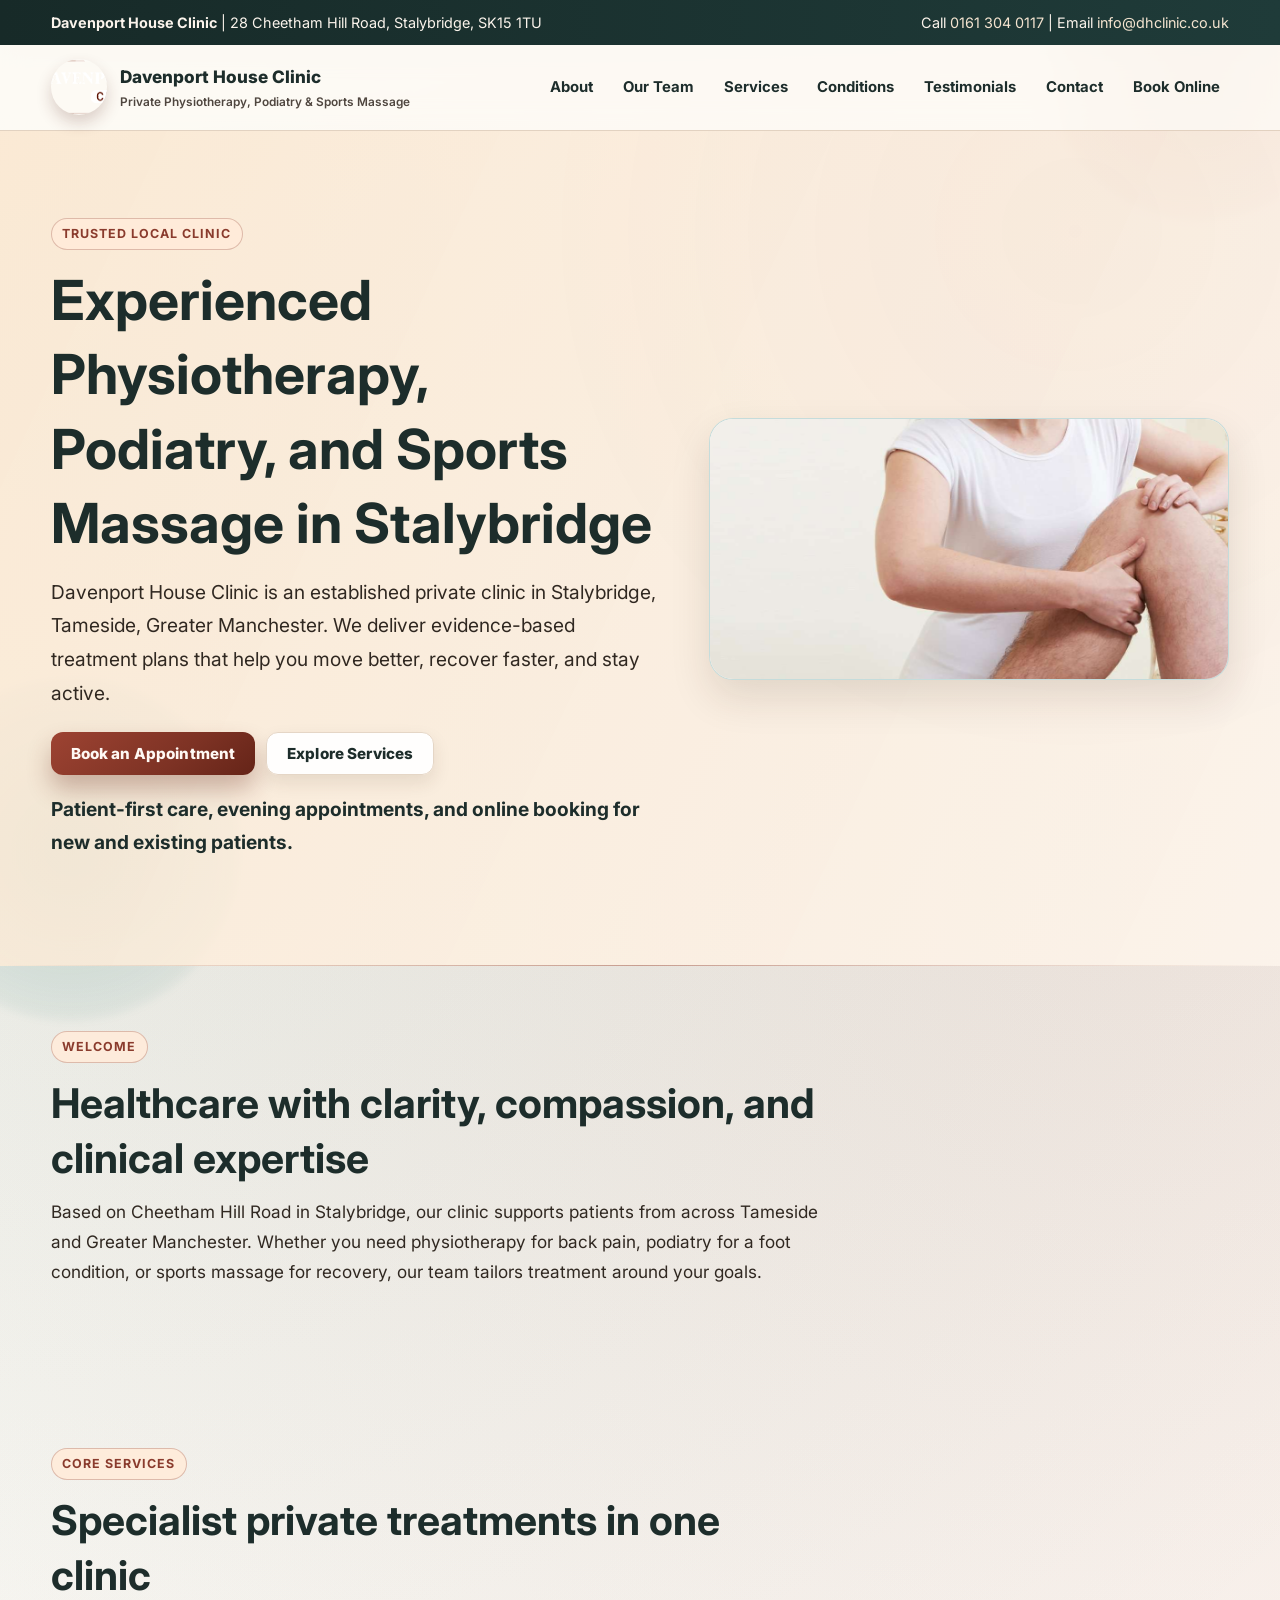
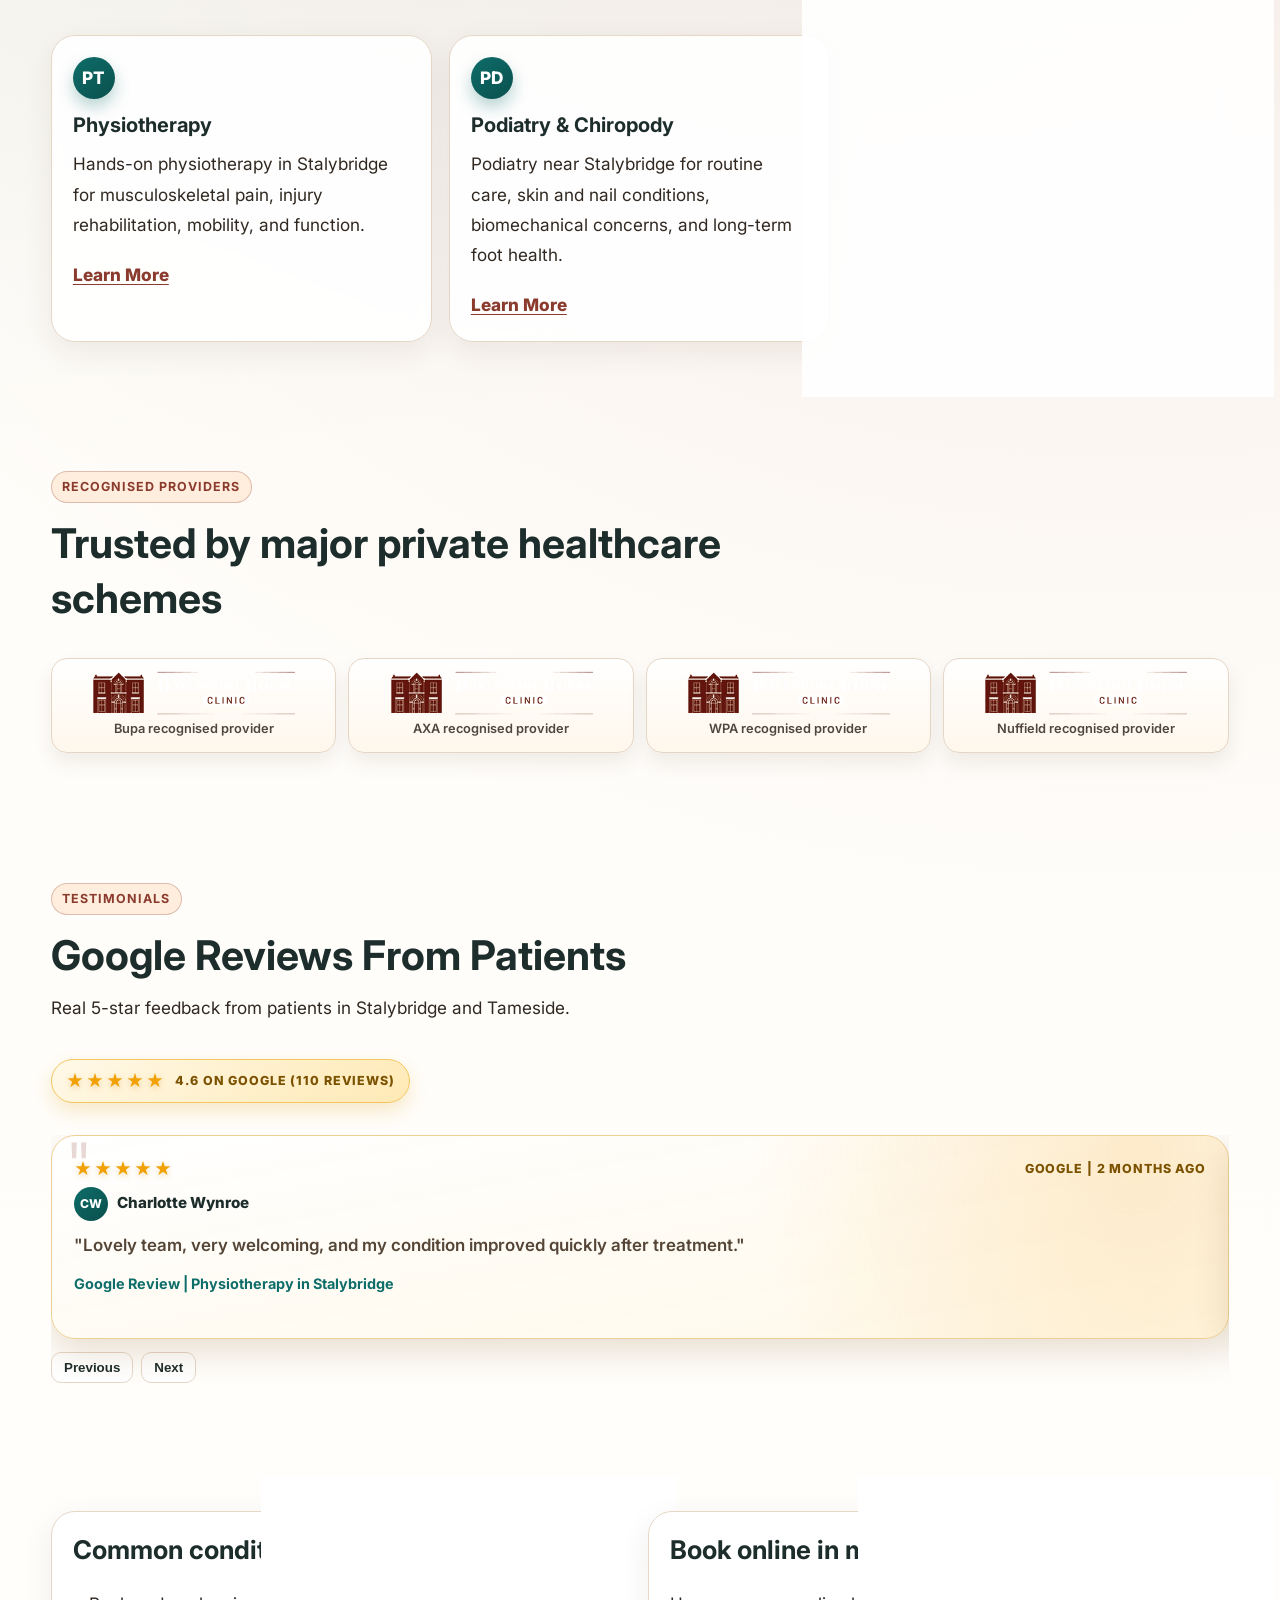
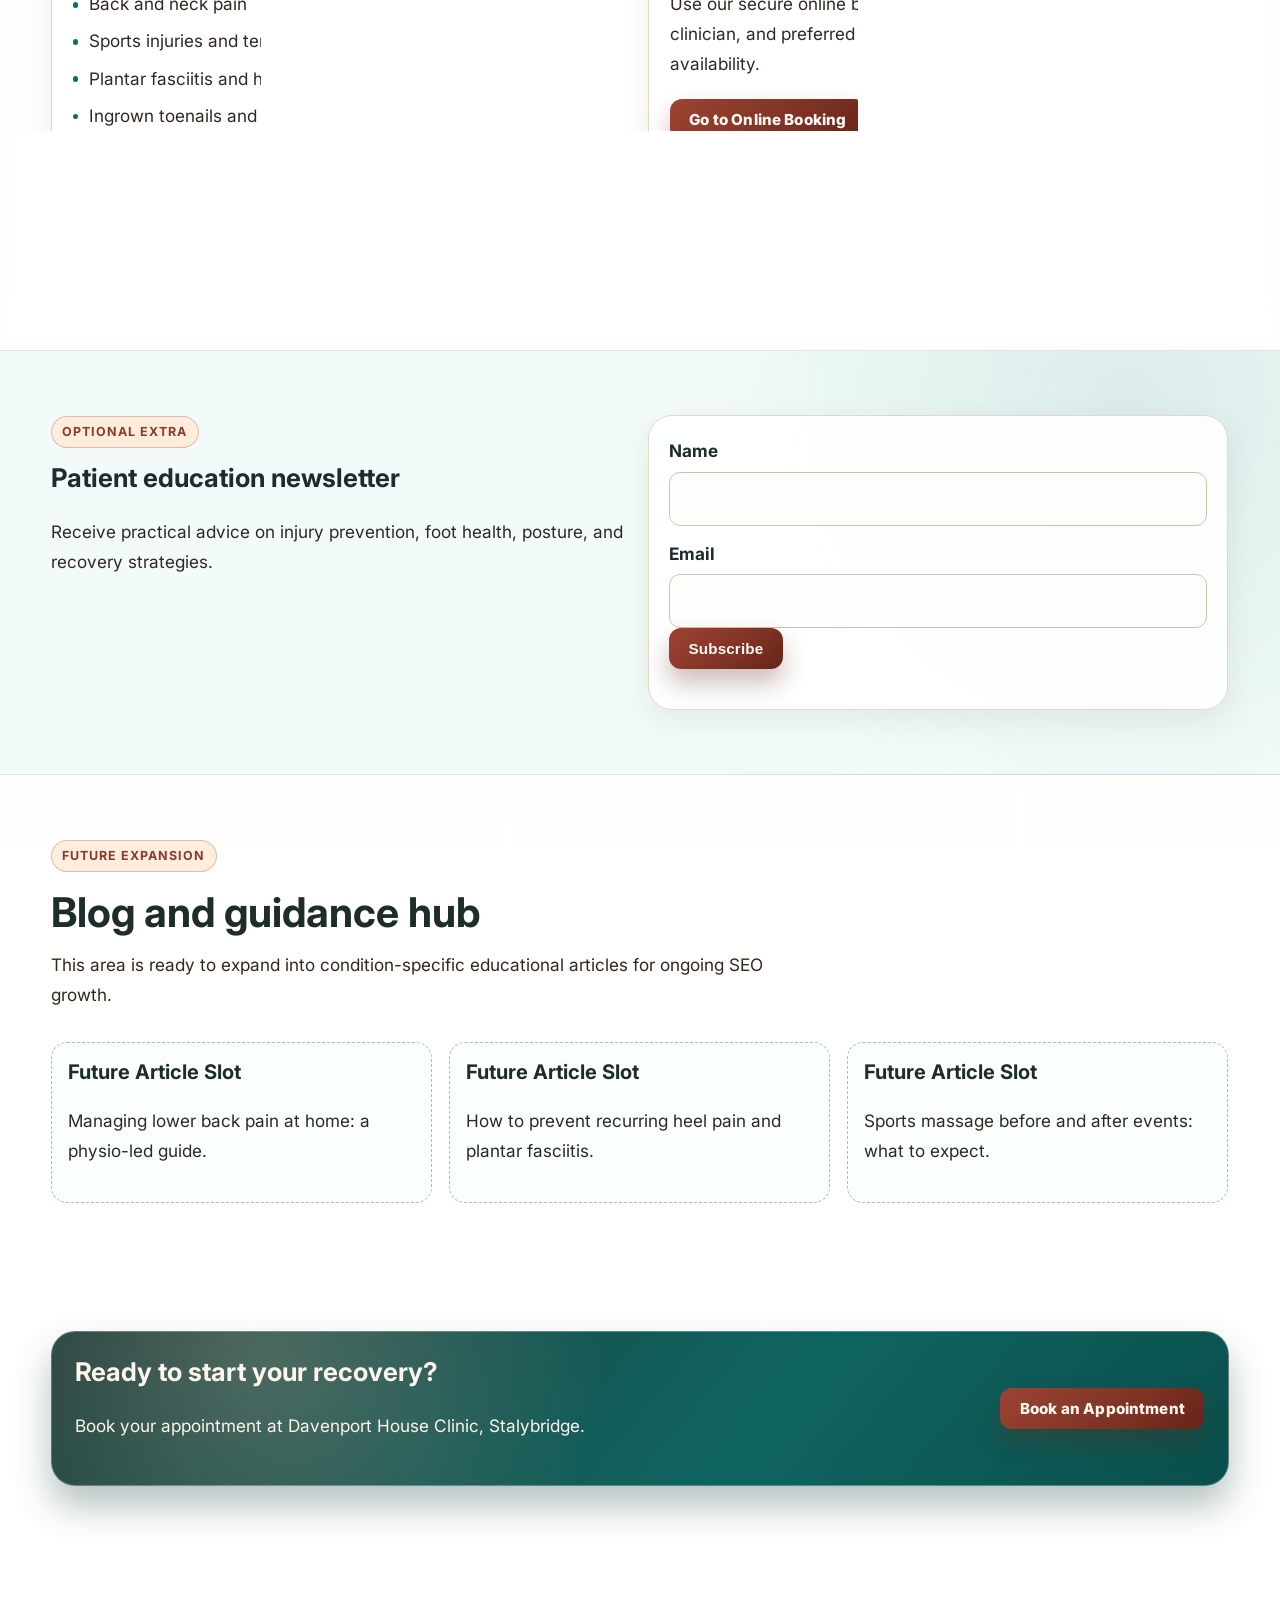
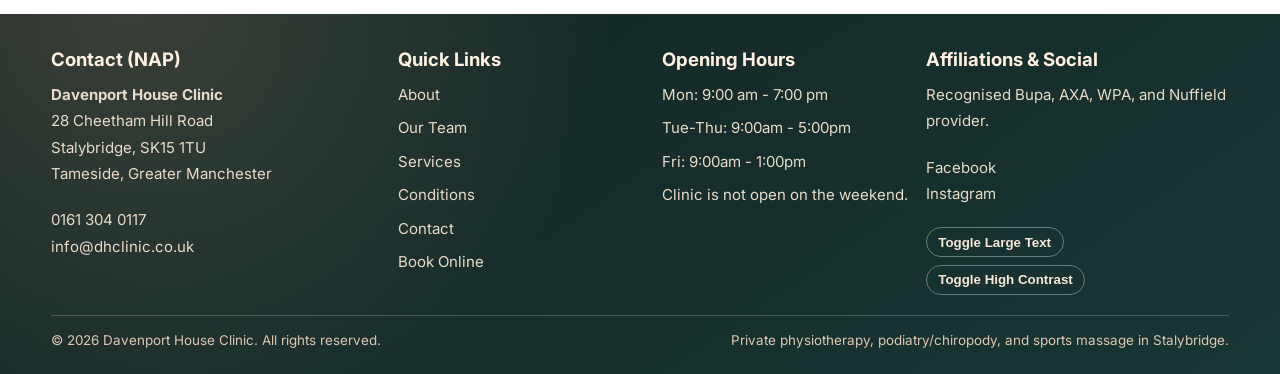
==== commit b12b1452: "Use clinic logo image in header across all pages" ====
--- a/index.html
+++ b/index.html
@@ -56,7 +56,7 @@
   <header class="site-header">
     <div class="container">
       <a class="brand" href="index.html" aria-label="Davenport House Clinic home">
-        <span class="brand-mark" aria-hidden="true"></span>
+        <img class="brand-mark" src="assets/img/dhclinic-logo-landscape.png" alt="" aria-hidden="true" loading="eager" decoding="async" />
         <span>
           Davenport House Clinic
           <small>Private Physiotherapy, Podiatry &amp; Sports Massage</small>
--- a/assets/css/styles.css
+++ b/assets/css/styles.css
@@ -1,4 +1,4 @@
-﻿@import url("https://fonts.googleapis.com/css2?family=Manrope:wght@400;500;600;700;800&family=Cormorant+Garamond:wght@600;700&display=swap");
+﻿@import url("https://fonts.googleapis.com/css2?family=Inter:wght@400;500;600;700;800&display=swap");
 
 :root {
   --bg: #fffaf3;
@@ -7,7 +7,7 @@
   --surface-solid: #ffffff;
   --surface-soft: #fff5e8;
   --text: #302821;
-  --text-soft: #685d54;
+  --text-soft: #4f463f;
   --heading: #1d2d2b;
   --primary: #8a3b2d;
   --primary-dark: #672419;
@@ -35,8 +35,9 @@
 body {
   margin: 0;
   color: var(--text);
-  font-family: "Manrope", "Segoe UI", sans-serif;
-  line-height: 1.7;
+  font-family: "Inter", "Segoe UI", sans-serif;
+  font-size: 1.075rem;
+  line-height: 1.75;
   background:
     radial-gradient(circle at 7% 8%, rgba(18, 125, 120, 0.1), transparent 34%),
     radial-gradient(circle at 88% 16%, rgba(138, 59, 45, 0.12), transparent 38%),
@@ -110,8 +111,9 @@
 }
 
 p {
-  margin: 0 0 1rem;
-  color: var(--text-soft);
+  margin: 0 0 1.25rem;
+  color: var(--text);
+  line-height: 1.75;
 }
 
 h1,
@@ -120,9 +122,10 @@
 h4 {
   margin-top: 0;
   color: var(--heading);
-  font-family: "Cormorant Garamond", "Times New Roman", serif;
-  line-height: 1.15;
-  letter-spacing: 0.01em;
+  font-family: "Inter", "Segoe UI", sans-serif;
+  line-height: 1.35;
+  letter-spacing: 0;
+  font-weight: 700;
 }
 
 ol,
@@ -227,15 +230,12 @@
 }
 
 .brand-mark {
-  width: 42px;
-  height: 42px;
-  border-radius: 11px;
-  background:
-    radial-gradient(circle at 28% 20%, #ffd4b8 0%, #d47a58 34%, #8a3b2d 72%),
-    linear-gradient(140deg, #8a3b2d, #5f2016);
-  box-shadow:
-    inset 0 0 0 1px rgba(255, 255, 255, 0.3),
-    0 10px 20px rgba(87, 36, 24, 0.25);
+  width: 56px;
+  height: 56px;
+  border-radius: 50%;
+  object-fit: cover;
+  object-position: center;
+  box-shadow: 0 8px 16px rgba(87, 36, 24, 0.2);
 }
 
 .brand small {
@@ -777,6 +777,70 @@
 .team-card .image-placeholder {
   min-height: 180px;
   margin-bottom: 1rem;
+}
+
+.team-card .split-portrait {
+  display: flex;
+  gap: 0;
+  min-height: 240px;
+  overflow: hidden;
+}
+
+.team-card .reception-split {
+  border-style: solid;
+}
+
+.team-card .portrait-left,
+.team-card .portrait-right {
+  position: relative;
+  flex: 1;
+  display: flex;
+  flex-direction: column;
+  min-height: 240px;
+  overflow: hidden;
+}
+
+.team-card .portrait-blank {
+  flex: 1;
+  min-height: 240px;
+  display: grid;
+  place-items: center;
+  padding: 1rem;
+  text-align: center;
+  color: #2f5f5b;
+  font-size: 0.95rem;
+  font-weight: 700;
+  background:
+    linear-gradient(145deg, rgba(226, 244, 240, 0.93), rgba(244, 252, 250, 0.96)),
+    repeating-linear-gradient(
+      -35deg,
+      rgba(14, 109, 105, 0.06),
+      rgba(14, 109, 105, 0.06) 16px,
+      rgba(14, 109, 105, 0) 16px,
+      rgba(14, 109, 105, 0) 32px
+    );
+}
+
+.team-card .portrait-left img,
+.team-card .portrait-right img {
+  width: 100%;
+  height: 240px;
+  object-fit: cover;
+  object-position: center;
+}
+
+.team-card .portrait-label {
+  position: absolute;
+  bottom: 0;
+  left: 0;
+  right: 0;
+  padding: 0.5rem 0.75rem;
+  background: linear-gradient(to top, rgba(0, 0, 0, 0.8), rgba(0, 0, 0, 0.4));
+  color: white;
+  font-size: 0.85rem;
+  font-weight: 600;
+  text-align: center;
+  letter-spacing: 0.02em;
 }
 
 .team-meta {
@@ -1072,4 +1136,4 @@
   .image-placeholder {
     min-height: 210px;
   }
-}
+}
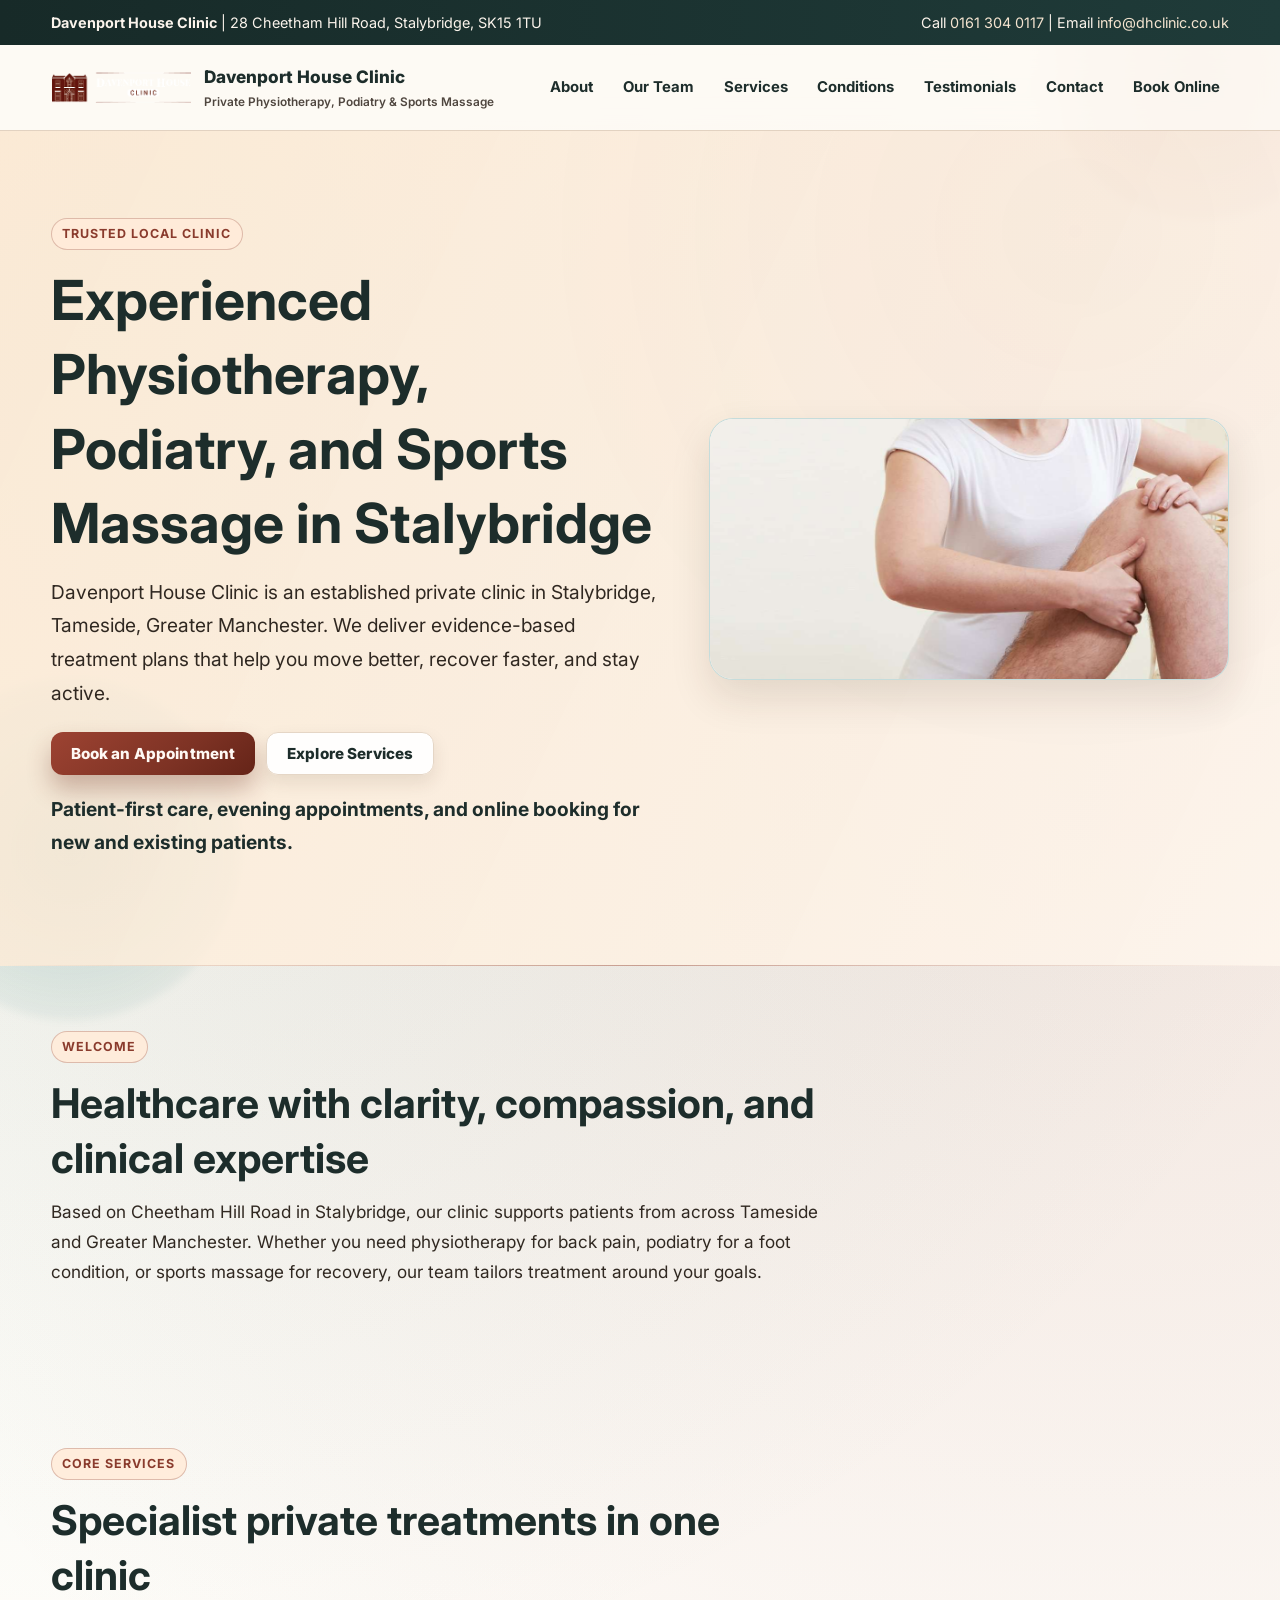
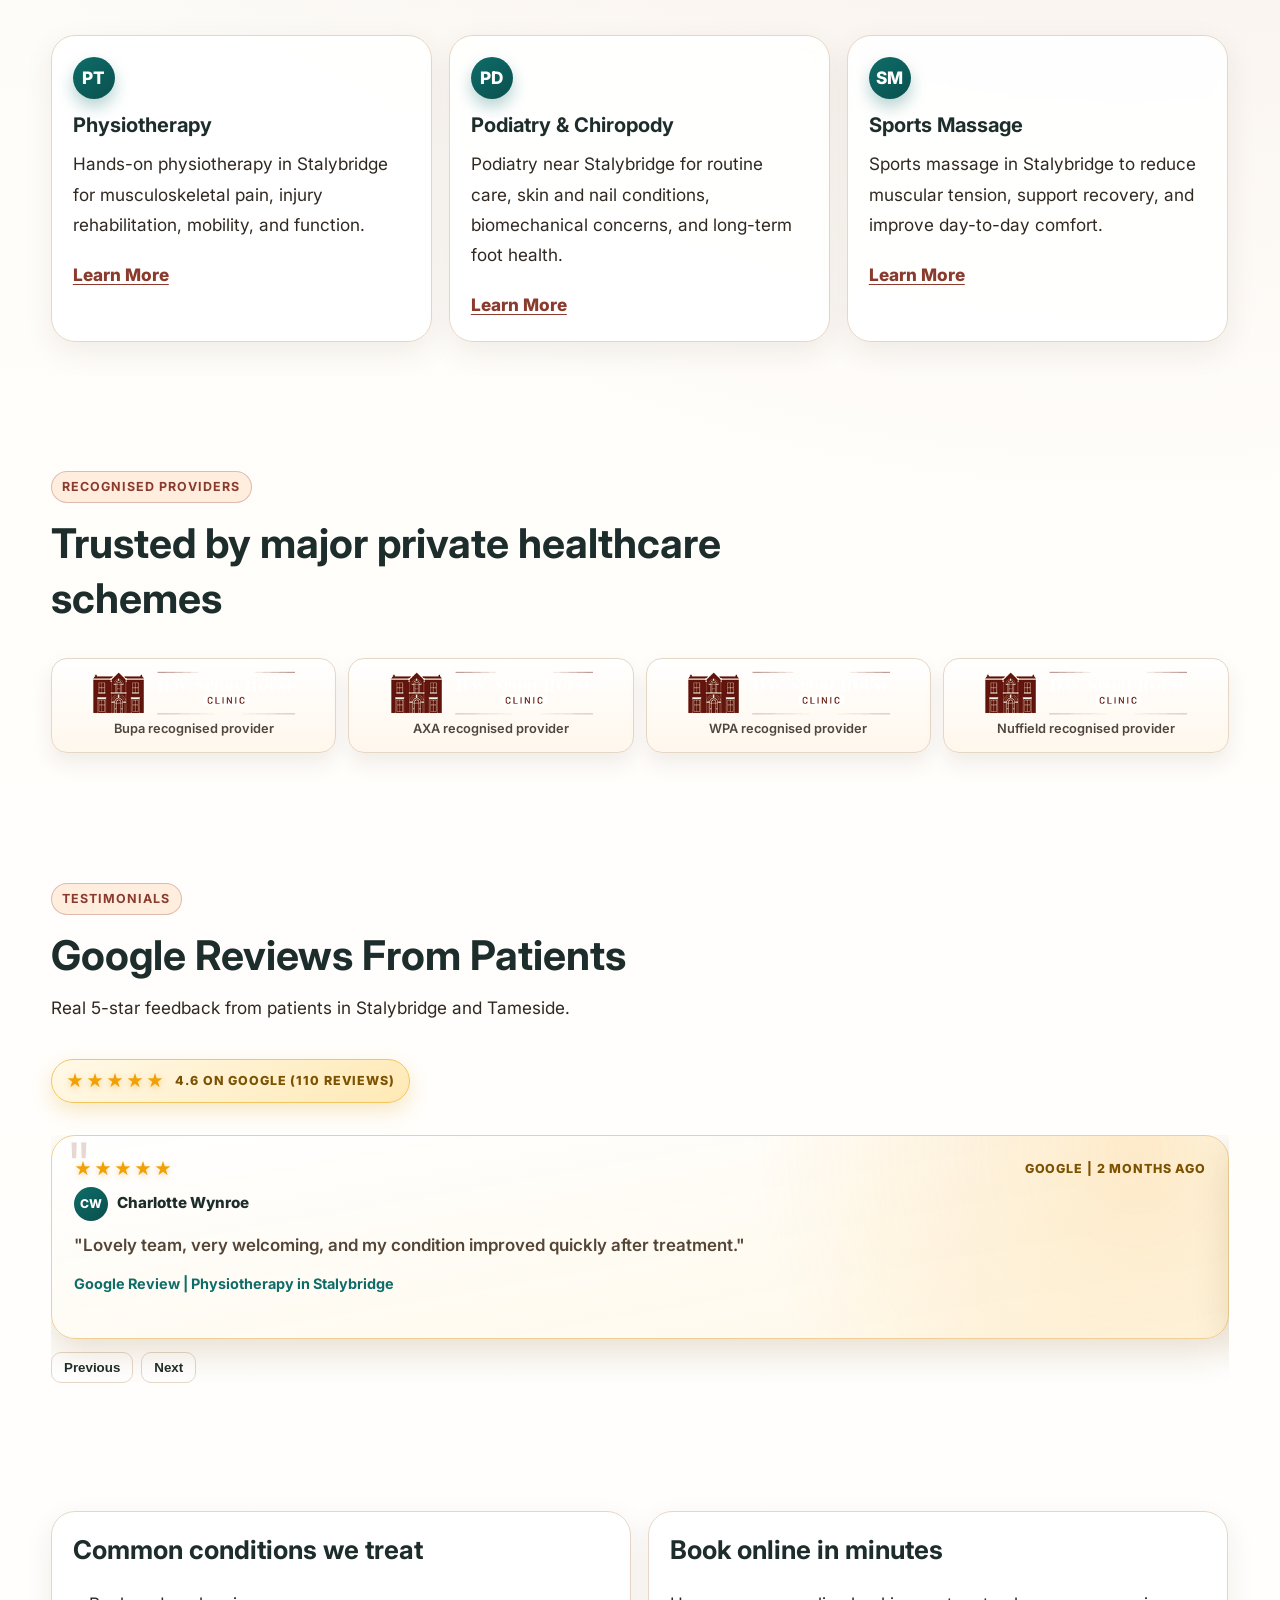
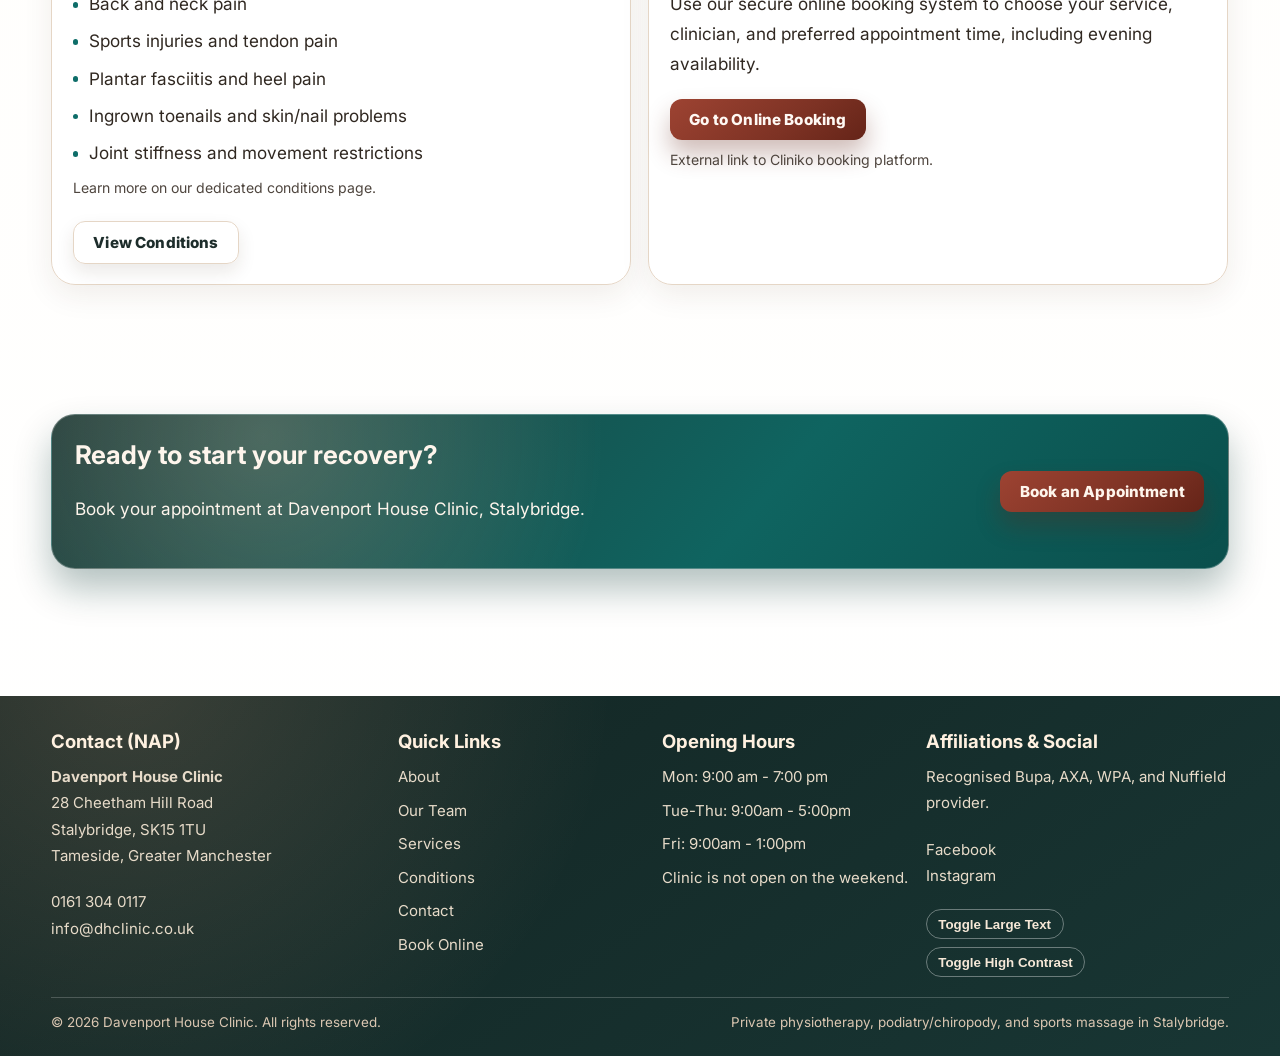
==== commit 85b5d353: "Remove newsletter/blog and contact enquiry form sections" ====
--- a/index.html
+++ b/index.html
@@ -261,54 +261,6 @@
       </div>
     </section>
 
-    <section class="section newsletter">
-      <div class="container grid grid-2">
-        <div class="reveal">
-          <span class="kicker">Optional Extra</span>
-          <h2>Patient education newsletter</h2>
-          <p>Receive practical advice on injury prevention, foot health, posture, and recovery strategies.</p>
-        </div>
-        <form class="form-wrap js-form reveal" data-form-type="newsletter" novalidate>
-          <div class="form-grid">
-            <div class="form-field full">
-              <label for="newsletter-name">Name</label>
-              <input id="newsletter-name" name="name" type="text" autocomplete="name" required />
-            </div>
-            <div class="form-field full">
-              <label for="newsletter-email">Email</label>
-              <input id="newsletter-email" name="email" type="email" autocomplete="email" required />
-            </div>
-          </div>
-          <button class="btn btn-primary" type="submit">Subscribe</button>
-          <p class="form-status" aria-live="polite"></p>
-        </form>
-      </div>
-    </section>
-
-    <section class="section">
-      <div class="container">
-        <div class="section-header reveal">
-          <span class="kicker">Future Expansion</span>
-          <h2>Blog and guidance hub</h2>
-          <p>This area is ready to expand into condition-specific educational articles for ongoing SEO growth.</p>
-        </div>
-        <div class="grid grid-3">
-          <article class="blog-placeholder reveal">
-            <h3>Future Article Slot</h3>
-            <p>Managing lower back pain at home: a physio-led guide.</p>
-          </article>
-          <article class="blog-placeholder reveal">
-            <h3>Future Article Slot</h3>
-            <p>How to prevent recurring heel pain and plantar fasciitis.</p>
-          </article>
-          <article class="blog-placeholder reveal">
-            <h3>Future Article Slot</h3>
-            <p>Sports massage before and after events: what to expect.</p>
-          </article>
-        </div>
-      </div>
-    </section>
-
     <section class="section">
       <div class="container">
         <div class="cta-band reveal">
--- a/assets/css/styles.css
+++ b/assets/css/styles.css
@@ -230,12 +230,13 @@
 }
 
 .brand-mark {
-  width: 56px;
+  width: auto;
   height: 56px;
-  border-radius: 50%;
-  object-fit: cover;
-  object-position: center;
-  box-shadow: 0 8px 16px rgba(87, 36, 24, 0.2);
+  max-width: 140px;
+  border-radius: 0;
+  object-fit: contain;
+  object-position: left center;
+  box-shadow: none;
 }
 
 .brand small {
